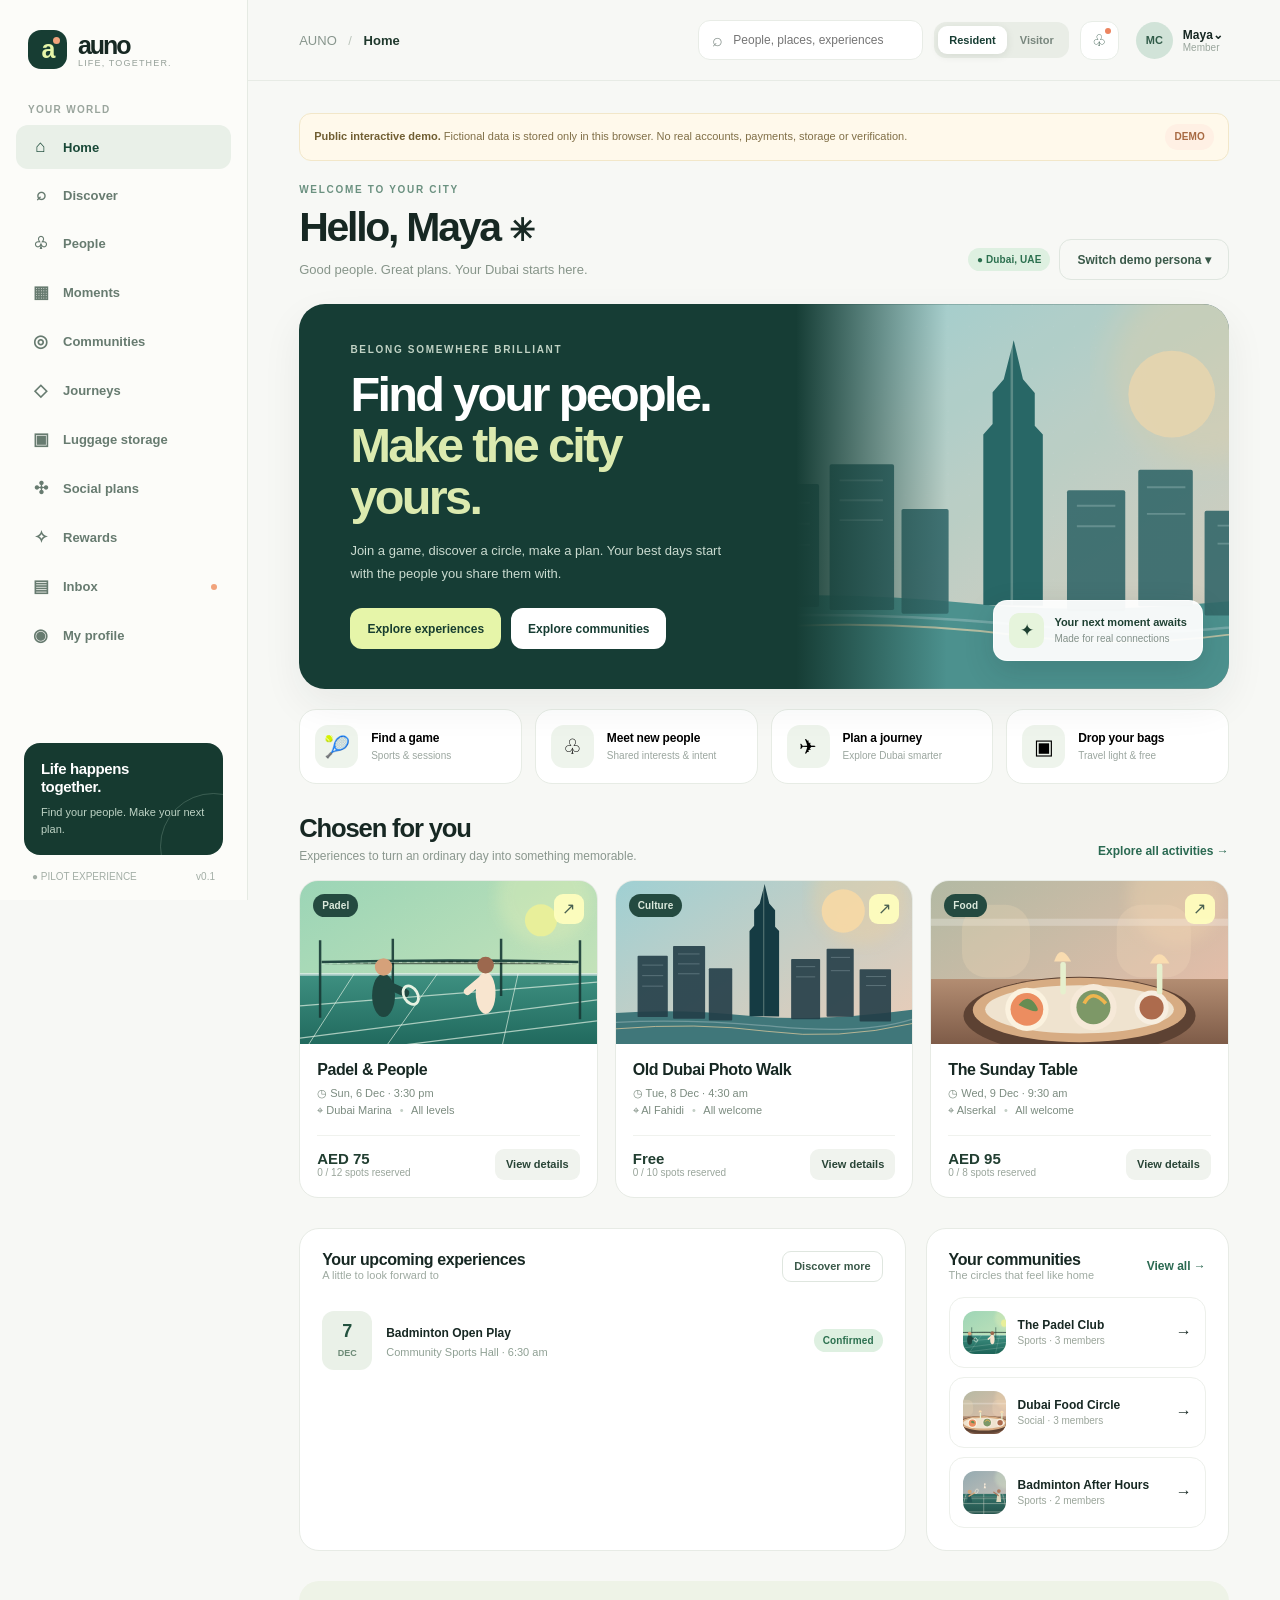
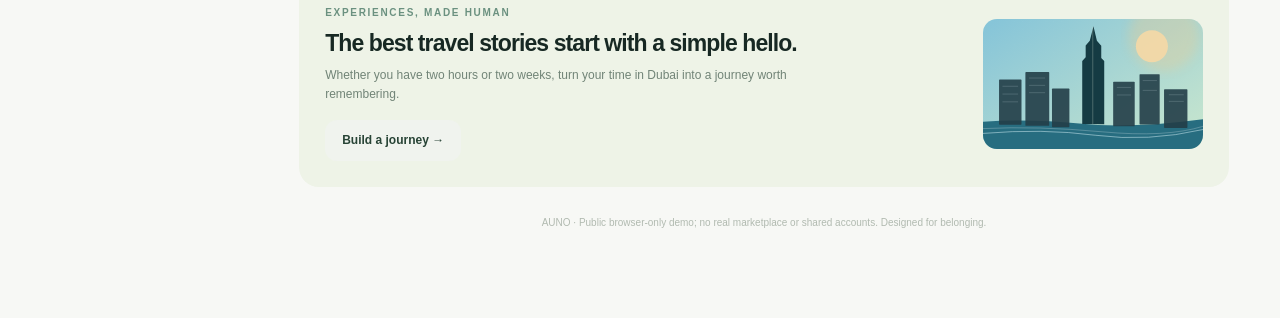
==== docs/index.html @ 14f7eb5d "Initial commit" ====
<!doctype html>
<html lang="en">
<head>
  <meta charset="utf-8"/>
  <meta name="viewport" content="width=device-width, initial-scale=1"/>
  <meta name="theme-color" content="#f7f8f5"/>
  <meta name="description" content="AUNO — your city, your people, your next experience. Interactive community and city companion pilot."/>
  <title>AUNO · Your city, your people.</title>
  <link rel="icon" href="favicon.svg" type="image/svg+xml"/>
  <link rel="stylesheet" href="styles.css"/>
</head>
<body>
  <div id="app" role="application" aria-label="AUNO interactive demo">
    <div class="boot-screen"><div class="boot-mark">a<span>•</span></div><p>Finding your people…</p></div>
  </div>
  <div id="toast-root" aria-live="polite"></div>
  <script src="demo-api.js" defer></script>
  <script src="app.js" defer></script>
</body>
</html>
---- docs/styles.css ----
:root{--paper:#f7f8f5;--white:#fff;--ink:#172823;--muted:#7d8983;--line:#e7ebe5;--deep:#173d33;--deep2:#092b26;--mint:#e3efd8;--lime:#e6f5a9;--peach:#f1a37c;--red:#b45344;--shadow:0 16px 40px rgba(27,52,40,.065);--radius:21px;--r2:14px;--sidebar:248px;font-family:Inter,ui-sans-serif,-apple-system,BlinkMacSystemFont,"Segoe UI",sans-serif;color:var(--ink);background:var(--paper)}*{box-sizing:border-box}body{margin:0;min-width:320px}button,input,select,textarea{font:inherit}button{cursor:pointer}a{color:inherit;text-decoration:none}button:disabled{opacity:.48;cursor:not-allowed}button:focus-visible,a:focus-visible,input:focus-visible,textarea:focus-visible,select:focus-visible{outline:3px solid #9ed8aa;outline-offset:2px}h1,h2,h3,p{margin:0}h1{font-size:clamp(30px,3.2vw,46px);line-height:1.09;letter-spacing:-.055em;font-weight:740}h2{font-size:clamp(21px,2vw,28px);line-height:1.14;letter-spacing:-.045em}h3{font-size:17px;letter-spacing:-.025em}.app-shell{display:grid;grid-template-columns:var(--sidebar) minmax(0,1fr);min-height:100vh}.sidebar{position:sticky;top:0;height:100vh;display:flex;flex-direction:column;border-right:1px solid #e5eae3;background:#fcfcf9;padding:28px 16px 18px;z-index:12;overflow-y:auto}.brand{display:flex;align-items:center;gap:11px;padding:2px 12px 23px}.brand-symbol{width:39px;height:39px;border-radius:13px;background:var(--deep);color:var(--lime);display:grid;place-items:center;font-size:25px;font-weight:800;line-height:1;letter-spacing:-.08em;position:relative}.brand-symbol:after{content:"";width:7px;height:7px;background:var(--peach);border-radius:50%;position:absolute;right:7px;top:7px}.brand-name{font-size:25px;letter-spacing:-.082em;font-weight:790}.brand-sub{font-size:9px;letter-spacing:.13em;text-transform:uppercase;color:#96a19a;margin-top:-2px}.side-label{color:#9aa59d;font-size:10px;letter-spacing:.13em;font-weight:800;text-transform:uppercase;margin:12px 12px 10px}.side-nav{display:flex;flex-direction:column;gap:4px}.nav-item{display:flex;align-items:center;gap:12px;width:100%;padding:12px 14px;color:#677b70;border:0;background:transparent;border-radius:12px;font-size:13px;font-weight:600;text-align:left;transition:.2s}.nav-item .symbol{font-size:17px;width:21px;text-align:center}.nav-item.active{background:#e9f0e8;color:#194837;font-weight:780}.nav-item:hover{background:#f0f3ef;color:#193e32}.nav-item .nav-dot{background:var(--peach);height:6px;width:6px;border-radius:50%;margin-left:auto}.sidebar-bottom{margin-top:auto;padding:20px 8px 0}.sidebar-note{padding:17px;border-radius:16px;background:#163a30;color:#fff;position:relative;overflow:hidden}.sidebar-note:after{content:"";width:105px;height:105px;border:1px solid #739486;position:absolute;border-radius:50%;right:-44px;bottom:-45px;opacity:.4}.sidebar-note strong{display:block;font-size:15px;letter-spacing:-.025em;line-height:1.2;max-width:125px}.sidebar-note p{font-size:11px;color:#bdd2c4;margin-top:8px;line-height:1.55}.sidebar-foot{display:flex;justify-content:space-between;align-items:center;margin-top:16px;color:#a3aea6;font-size:10px;padding:0 8px}.main-shell{min-width:0}.topbar{height:81px;background:rgba(247,248,245,.95);display:flex;align-items:center;justify-content:space-between;padding:0 clamp(20px,4vw,58px);border-bottom:1px solid var(--line);gap:16px;position:sticky;top:0;z-index:10;backdrop-filter:blur(15px)}.top-left{display:flex;gap:14px;align-items:center;min-width:0}.breadcrumbs{font-size:13px;color:#88968d;white-space:nowrap}.breadcrumbs b{color:#20392d}.top-right{display:flex;align-items:center;gap:11px}.searchbox{display:flex;align-items:center;gap:8px;border:1px solid #e8ece6;border-radius:12px;padding:0 13px;height:40px;background:#fff;color:#89948f;min-width:225px}.searchbox input{border:0;background:transparent;outline:0;font-size:12px;color:#384b42;width:160px}.avatar{width:37px;height:37px;border-radius:50%;display:grid;place-items:center;font-size:11px;font-weight:750;background:#d1e3d8;color:#315c49;flex-shrink:0}.avatar.v2{background:#e9d8c9;color:#865e47}.avatar.v3{background:#dee3ef;color:#566480}.avatar.lg{height:53px;width:53px;font-size:16px}.persona{border:0;background:transparent;display:flex;align-items:center;gap:10px;text-align:left;color:var(--ink)}.persona strong{display:block;font-size:12px;white-space:nowrap}.persona small{display:block;font-size:10px;color:#9aa69d}.mode-toggle{display:flex;padding:4px;border-radius:12px;background:#e9ede6;gap:2px}.mode-toggle button{font-size:11px;padding:8px 11px;border-radius:9px;border:0;background:transparent;color:#78867d;font-weight:680}.mode-toggle button.active{background:white;color:var(--deep);box-shadow:0 2px 8px #1e302018}.icon-btn{height:39px;width:39px;display:grid;place-items:center;border:1px solid #e8ede7;background:#fff;border-radius:12px;font-size:16px;color:#36584a;position:relative}.notice-count{position:absolute;right:7px;top:6px;height:6px;width:6px;border-radius:50%;background:#ec845f}.content{width:min(1420px,100%);margin:0 auto;padding:32px clamp(20px,4vw,58px) 90px}.demo-strip{display:flex;justify-content:space-between;gap:12px;align-items:center;padding:10px 14px;background:#fff9eb;border:1px solid #f2e7c9;color:#806f47;border-radius:12px;font-size:11px;margin-bottom:23px;line-height:1.4}.demo-strip b{color:#705e32}.eyebrow{font-size:10px;letter-spacing:.17em;color:#6b9180;text-transform:uppercase;font-weight:830}.eyebrow.light{color:#c1d3c5}.page-head{display:flex;justify-content:space-between;align-items:end;gap:20px;margin-bottom:24px}.page-head .kicker{font-size:12px;color:#718579;margin-bottom:10px}.page-head p{color:#87958a;font-size:13px;margin-top:10px;max-width:560px;line-height:1.6}.page-actions{display:flex;align-items:center;gap:9px;flex-wrap:wrap}.btn{border:0;background:var(--deep);color:white;padding:11px 17px;min-height:41px;display:inline-flex;align-items:center;justify-content:center;gap:9px;border-radius:12px;font-size:12px;font-weight:760;transition:transform .15s,background .15s;white-space:nowrap}.btn:hover:not(:disabled){transform:translateY(-1px);background:#225845}.btn.secondary{background:#f0f3ee;color:#284436}.btn.secondary:hover{background:#e5ede3}.btn.light{background:#fff;color:var(--deep)}.btn.outline{background:transparent;color:#3a5949;border:1px solid #dfe6df}.btn.ghost{background:transparent;color:#375144}.btn.small{padding:7px 11px;min-height:31px;border-radius:9px;font-size:11px}.btn.full{width:100%}.btn.danger{background:#f7ece9;color:#a04b3e}.btn.brandlime{background:var(--lime);color:#183e30}.btn.brandlime:hover{background:#d4ec8c}.btn .arr{font-size:18px;font-weight:400}.pill{display:inline-flex;align-items:center;gap:5px;border-radius:99px;padding:6px 9px;font-size:10px;font-weight:750;letter-spacing:.01em;background:#eef2ed;color:#45604c}.pill.green{background:#def0e1;color:#2c704f}.pill.orange{background:#fff0e4;color:#a86a43}.pill.dark{background:#244a40;color:#dbe9dc}.pill.outline{background:#fff;border:1px solid var(--line);color:#73847b}.tiny-dot{width:6px;height:6px;border-radius:50%;background:#7fbd94}.section{margin-top:30px}.section-head{display:flex;align-items:end;justify-content:space-between;gap:15px;margin-bottom:17px}.section-head p{font-size:12px;color:#8a978e;margin-top:5px}.text-link{font-size:12px;color:#2a6951;font-weight:750;background:transparent;border:0;padding:5px 0}.text-link:hover{text-decoration:underline}.hero{min-height:342px;border-radius:26px;position:relative;overflow:hidden;background:#163d35;display:grid;grid-template-columns:minmax(0,1.07fr) minmax(300px,.93fr);box-shadow:var(--shadow);color:#fff}.hero-copy{padding:40px clamp(30px,4vw,56px);display:flex;flex-direction:column;align-items:flex-start;justify-content:center;z-index:1}.hero h1{font-size:clamp(36px,3.8vw,55px);max-width:570px;margin-top:14px;font-weight:740;line-height:1.05}.hero h1 em{font-style:normal;color:#dceaaf}.hero p{color:#cadbd0;font-size:13px;line-height:1.8;margin:16px 0 23px;max-width:400px}.hero-buttons{display:flex;gap:10px;flex-wrap:wrap}.hero-visual{position:relative;min-height:342px;overflow:hidden}.hero-visual img{height:100%;width:100%;object-fit:cover;display:block;position:absolute;inset:0;opacity:.92;mix-blend-mode:screen}.hero-visual:before{content:"";position:absolute;z-index:1;left:-1px;top:0;bottom:0;width:35%;background:linear-gradient(90deg,#163d35 0%,transparent)}.floating-note{position:absolute;z-index:2;bottom:28px;right:26px;display:flex;align-items:center;gap:10px;background:#fefefef2;border:1px solid #ffffffaa;box-shadow:0 10px 30px #112a2929;border-radius:14px;padding:12px 15px;color:#1e4032;max-width:250px}.floating-note .note-icon{width:35px;height:35px;background:#e6f4dc;border-radius:10px;display:grid;place-items:center;font-size:17px}.floating-note b{display:block;font-size:11px}.floating-note small{font-size:10px;color:#83918a}.quick-actions{display:grid;grid-template-columns:repeat(4,minmax(0,1fr));gap:13px;margin-top:20px}.quick-card{display:flex;align-items:center;gap:13px;text-align:left;border:1px solid #e7ece5;background:white;border-radius:17px;padding:15px;transition:all .2s;min-width:0}.quick-card:hover{box-shadow:var(--shadow);transform:translateY(-2px)}.quick-icon{height:43px;width:43px;flex-shrink:0;border-radius:13px;display:grid;place-items:center;font-size:21px;background:#eef4ec}.quick-card b{display:block;font-size:12px;letter-spacing:-.015em}.quick-card small{display:block;font-size:10px;color:#9ba69f;margin-top:4px;line-height:1.3}.cards-grid{display:grid;grid-template-columns:repeat(3,minmax(0,1fr));gap:17px}.event-card,.circle-card,.store-card,.reward-card,.plan-card{border-radius:19px;background:#fff;border:1px solid var(--line);overflow:hidden;transition:box-shadow .2s,transform .2s}.event-card:hover,.circle-card:hover,.store-card:hover,.plan-card:hover{box-shadow:0 15px 28px #254c3314;transform:translateY(-2px)}.card-art{height:163px;overflow:hidden;position:relative;background:#e2e5dd}.card-art img{width:100%;height:100%;object-fit:cover;display:block;transition:transform .35s}.event-card:hover .card-art img,.store-card:hover .card-art img{transform:scale(1.045)}.art-overlay{position:absolute;top:13px;left:13px}.art-save{position:absolute;right:13px;top:13px;background:#fffebeee;border:0;border-radius:9px;width:30px;height:30px;display:grid;place-items:center;color:#496051}.card-content{padding:17px}.event-card h3{font-size:16px;margin-bottom:6px}.meta{font-size:11px;color:#7c8c80;line-height:1.6}.meta i{font-style:normal;padding:0 5px;color:#c3cfc6}.card-footer{display:flex;justify-content:space-between;align-items:center;gap:10px;margin-top:15px;padding-top:13px;border-top:1px solid #f0f2ee}.price{font-size:15px;font-weight:800;color:#213e31}.price small{font-size:10px;color:#9ba49e;font-weight:500}.small-avatars{display:flex;padding-left:6px}.small-avatars i{display:grid;place-items:center;height:23px;width:23px;background:#dfe9dc;color:#35634c;border-radius:50%;font-size:8px;font-style:normal;font-weight:800;border:2px solid white;margin-left:-7px}.small-avatars i:nth-child(2){background:#f0d9cb;color:#8b5e48}.small-avatars i:nth-child(3){background:#dde4f3;color:#54658d}.member-count{font-size:10px;color:#99a59b}.split{display:grid;grid-template-columns:minmax(0,1.6fr) minmax(260px,.8fr);gap:20px}.panel{background:#fff;border:1px solid var(--line);border-radius:20px;padding:22px}.panel-head{display:flex;justify-content:space-between;align-items:center;gap:15px;margin-bottom:16px}.panel-head h3{font-size:16px}.panel-sub{font-size:11px;color:#9eaaa1}.my-next{display:flex;align-items:center;gap:14px;padding:13px 0;border-bottom:1px solid #eef1ec}.my-next:last-child{border:0}.my-next .date-block{background:#eaf1e8;padding:10px;text-align:center;min-width:50px;border-radius:12px}.date-block b{display:block;font-size:18px;color:#23523f}.date-block small{font-size:9px;font-weight:800;color:#6c8a76;text-transform:uppercase}.my-next strong{font-size:12px}.my-next p{font-size:11px;color:#8fa094;margin-top:5px}.circle-item{border:1px solid #edf0eb;border-radius:15px;padding:13px;display:flex;gap:12px;align-items:center;margin-bottom:9px}.circle-item:last-child{margin-bottom:0}.circle-mini{height:43px;width:43px;border-radius:12px;object-fit:cover}.circle-item b{font-size:12px;display:block}.circle-item small{font-size:10px;color:#9aa59a;margin-top:3px;display:block}.circle-item .right{margin-left:auto}.stat-grid{display:grid;grid-template-columns:repeat(4,minmax(0,1fr));gap:14px}.stat-card{background:#fff;border:1px solid var(--line);border-radius:18px;padding:21px}.stat-card .label{font-size:11px;color:#839486;font-weight:660}.stat-card .value{font-size:29px;font-weight:780;letter-spacing:-.06em;margin:8px 0}.stat-card .sub{font-size:10px;color:#95a297}.stat-card .glyph{font-size:21px;color:#4b7c62;float:right;opacity:.65}.toolbar{display:flex;justify-content:space-between;align-items:center;flex-wrap:wrap;gap:12px;margin-bottom:20px}.chipbar{display:flex;gap:8px;flex-wrap:wrap}.chip{border:1px solid #e6ebe4;border-radius:999px;background:#fff;color:#75857a;padding:9px 13px;font-size:11px;font-weight:700}.chip.active{background:#1c4b3b;border-color:#1c4b3b;color:white}.field{display:flex;flex-direction:column;gap:7px;min-width:0}.field label{font-size:11px;font-weight:740;color:#4e6656}.field input,.field select,.field textarea{border:1px solid #dee6dc;border-radius:11px;padding:11px 12px;background:#fff;color:#2b4535;font-size:12px;min-height:42px;width:100%;outline:0}.field textarea{min-height:91px;resize:vertical}.field input:focus,.field select:focus,.field textarea:focus{border-color:#88be99;box-shadow:0 0 0 3px #e5f2e5}.form-grid{display:grid;grid-template-columns:repeat(2,minmax(0,1fr));gap:15px}.form-grid.three{grid-template-columns:repeat(3,minmax(0,1fr))}.form-grid .span-all{grid-column:1/-1}.small-note{font-size:11px;line-height:1.6;color:#89998c}.muted{color:var(--muted)}.divider{height:1px;background:var(--line);margin:18px 0}.empty{background:#fff;border:1px dashed #d8e3d8;padding:34px;border-radius:20px;text-align:center;color:#8d9b90}.empty .emoji{font-size:31px;margin-bottom:13px}.empty b{display:block;color:#2b4638;margin-bottom:6px}.empty p{font-size:12px;line-height:1.6;margin-bottom:13px}.empty.compact{padding:22px}.story-banner{background:#eef3e7;border-radius:20px;padding:26px;display:flex;justify-content:space-between;align-items:center;gap:18px}.story-banner h3{font-size:23px;line-height:1.25;letter-spacing:-.04em;max-width:490px}.story-banner p{font-size:12px;color:#718477;margin-top:8px;max-width:510px;line-height:1.6}.story-banner img{height:130px;width:220px;object-fit:cover;border-radius:14px}.circle-card .card-art{height:135px}.circle-card .card-content h3{margin-bottom:6px}.circle-card .card-content p{font-size:11px;color:#839387;line-height:1.6;min-height:35px}.pill-row{display:flex;gap:7px;flex-wrap:wrap;margin:12px 0}.store-card .card-art{height:140px}.store-card .card-content h3{margin:0 0 4px}.store-card .card-content{padding:17px}.store-card .info-row{display:flex;justify-content:space-between;gap:8px;align-items:center;margin-top:13px}.rate{font-size:17px;font-weight:790}.rate small{font-size:10px;font-weight:500;color:#91a197}.reward-card{padding:21px}.reward-emoji{height:46px;width:46px;display:grid;place-items:center;background:#edf3e9;border-radius:15px;font-size:25px;margin-bottom:17px}.reward-card h3{font-size:17px;margin-bottom:8px}.reward-card p{font-size:11px;line-height:1.7;color:#819184;min-height:53px}.reward-card .card-footer{margin-top:11px}.timeline{position:relative;display:flex;flex-direction:column;gap:0}.timeline-item{display:grid;grid-template-columns:44px 1fr;gap:13px;position:relative;padding-bottom:15px}.timeline-item:before{content:"";position:absolute;left:18px;top:30px;bottom:0;width:1px;background:#dfe8dd}.timeline-item:last-child:before{display:none}.timeline-num{height:37px;width:37px;border-radius:11px;background:#e8f1e5;display:grid;place-items:center;font-size:17px;z-index:1}.timeline-body{padding:0 0 5px}.timeline-body strong{display:block;font-size:13px;margin:2px 0 4px}.timeline-body p{font-size:11px;color:#7f9184;line-height:1.65}.timeline-meta{display:flex;gap:10px;align-items:center;margin-top:8px;font-size:10px;color:#8d9e91}.journey-preview{background:#fff;border:1px solid var(--line);border-radius:20px;padding:22px}.journey-stage{background:#edf2e7;border:1px solid #dae6d7;border-radius:16px;padding:22px;margin-top:17px}.journey-stage .day-label{font-size:10px;text-transform:uppercase;letter-spacing:.13em;color:#4f7860;font-weight:850}.journey-day{padding:21px 0;border-bottom:1px solid #eaf0e8}.journey-day:last-child{border-bottom:0;padding-bottom:0}.journey-day h3{font-size:16px;margin-bottom:14px}.journey-stop{display:flex;gap:12px;padding:10px 0;align-items:center}.journey-stop>span{background:#f0f5eb;border-radius:12px;font-size:20px;height:42px;width:42px;display:grid;place-items:center;flex-shrink:0}.journey-stop b{font-size:12px}.journey-stop small{display:block;font-size:10px;color:#8c9c91;margin-top:4px}.plan-card{padding:20px}.plan-card h3{margin:12px 0 6px}.plan-card p{font-size:11px;line-height:1.7;color:#859386;min-height:45px}.plan-card .card-footer{margin-top:12px}.avatar-row{display:flex;align-items:center;gap:8px;margin:11px 0}.avatar-row .avatar{width:27px;height:27px;font-size:9px}.avatar-row small{font-size:10px;color:#829789}.table-wrap{overflow:auto;border-radius:16px;border:1px solid var(--line);background:#fff}.data-table{width:100%;border-collapse:collapse;text-align:left;min-width:630px}.data-table th{padding:15px 18px;background:#f7f9f5;color:#8a9a8e;font-size:10px;text-transform:uppercase;letter-spacing:.09em;font-weight:800}.data-table td{padding:16px 18px;border-top:1px solid #edf1eb;font-size:12px;color:#3b5645}.data-table td small{display:block;color:#99a69a;font-size:10px;margin-top:4px}.table-actions{display:flex;gap:6px}.workspace-welcome{background:#183d34;color:#fff;border-radius:21px;padding:27px;display:flex;align-items:center;justify-content:space-between;gap:20px;margin-bottom:23px;overflow:hidden;position:relative}.workspace-welcome:after{content:"";border:1px solid #ffffff22;position:absolute;width:280px;height:280px;border-radius:50%;right:-60px;top:-150px}.workspace-welcome h2{font-size:27px;margin-top:6px}.workspace-welcome p{font-size:12px;color:#c2d8ca;margin-top:7px;max-width:470px;line-height:1.6}.workspace-welcome .btn{position:relative;z-index:1}.notice-row{display:flex;gap:13px;align-items:start;padding:17px 0;border-bottom:1px solid #edf1eb}.notice-row:last-child{border:0}.notice-bullet{width:33px;height:33px;border-radius:11px;background:#eef5e9;display:grid;place-items:center;color:#347354;flex-shrink:0}.notice-row b{font-size:12px;font-weight:720}.notice-row p{font-size:10px;color:#9daa9c;margin-top:6px}.notice-row.unread b{color:#143b2d}.profile-hero{display:flex;align-items:center;gap:16px;padding:26px;background:white;border:1px solid var(--line);border-radius:21px}.profile-hero h2{margin:0 0 5px}.profile-hero p{font-size:12px;color:#829388}.progress-track{height:8px;background:#eaf0e9;border-radius:999px;overflow:hidden;margin-top:12px}.progress-fill{height:100%;background:#689f73;border-radius:999px}.level-track{display:flex;justify-content:space-between;color:#8c998d;font-size:10px;margin-top:6px}.leader-row{display:flex;align-items:center;gap:11px;padding:13px 0;border-bottom:1px solid #eef2ed}.leader-row:last-child{border:0}.leader-rank{width:24px;color:#82998b;font-size:12px;font-weight:800}.leader-row b{font-size:12px}.leader-row small{display:block;margin-top:4px;font-size:10px;color:#95a599}.leader-row .xp{margin-left:auto;font-size:12px;font-weight:800;color:#315e47}.quote{border-left:3px solid #b0ce9f;padding-left:13px;color:#71847a;font-size:12px;line-height:1.7}.modal-backdrop{position:fixed;inset:0;background:rgba(9,27,21,.55);display:flex;align-items:center;justify-content:center;z-index:99;padding:18px;backdrop-filter:blur(4px)}.modal{width:min(650px,100%);max-height:min(90vh,840px);overflow-y:auto;background:#fff;border-radius:23px;box-shadow:0 40px 100px #0004;position:relative}.modal.wide{width:min(780px,100%)}.modal-close{position:absolute;right:15px;top:15px;border:0;width:32px;height:32px;background:#fffdf5ee;border-radius:50%;font-size:16px;z-index:2}.modal-hero{height:230px;overflow:hidden;position:relative}.modal-hero img{width:100%;height:100%;object-fit:cover}.modal-body{padding:27px}.modal-body h2{font-size:27px;margin:10px 0 8px}.modal-body p{font-size:12px;color:#778a7d;line-height:1.8}.modal-info{display:grid;grid-template-columns:repeat(2,minmax(0,1fr));gap:10px;margin:21px 0}.modal-info div{background:#f4f7f2;border-radius:13px;padding:13px}.modal-info b{display:block;font-size:11px}.modal-info small{display:block;font-size:10px;color:#96a69a;margin-top:5px}.modal-actions{display:flex;gap:9px;justify-content:space-between;align-items:center;margin-top:19px;padding-top:18px;border-top:1px solid var(--line)}.modal-actions .btn{flex:1}.form-modal{padding:29px}.form-modal h2{margin:4px 0 8px}.form-modal>p{font-size:12px;color:#829587;line-height:1.7;margin-bottom:22px}.form-title{font-size:20px;margin-bottom:10px}.form-modal .form-grid{margin:13px 0 19px}.modal .subtle{font-size:10px;color:#a0afa2;margin-top:10px}.toast{position:fixed;bottom:25px;right:23px;background:#193f32;color:#fff;max-width:360px;min-width:240px;padding:15px 18px;border-radius:13px;box-shadow:0 16px 60px #08241b4d;z-index:150;animation:toast-in .22s ease;font-size:12px;line-height:1.55}.toast.error{background:#924738}.toast b{display:block;margin-bottom:3px;font-size:12px}.boot-screen{height:100vh;display:flex;align-items:center;justify-content:center;flex-direction:column;gap:16px}.boot-mark{width:58px;height:58px;border-radius:19px;background:var(--deep);color:var(--lime);font-weight:800;font-size:38px;display:grid;place-items:center;position:relative}.boot-mark span{position:absolute;right:8px;top:7px;font-size:18px;color:var(--peach)}.boot-screen p{font-size:12px;color:#83968b}.loading-state{display:grid;place-items:center;min-height:50vh}.spinner{width:29px;height:29px;border:3px solid #e2ebe2;border-top-color:#31664d;border-radius:50%;animation:spin .7s linear infinite}.mobile-nav{display:none}.mobile-menu-toggle{display:none}.notice-card{padding:13px 15px;border-radius:12px;background:#fff7ed;color:#916844;font-size:11px;line-height:1.6;border:1px solid #f3e7d7}.legend{display:inline-flex;align-items:center;gap:7px;font-size:11px;color:#829186}.legend:before{content:"";height:7px;width:7px;background:#82b99b;border-radius:50%}.boldnumber{font-size:32px;font-weight:800;letter-spacing:-.065em}.mini-stat{display:flex;gap:10px;align-items:center}.mini-stat .mini-icon{background:#e6f1e2;height:38px;width:38px;border-radius:11px;display:grid;place-items:center}.mini-stat strong{font-size:13px}.mini-stat small{display:block;font-size:10px;color:#94a397;margin-top:3px}.profile-pill{display:inline-flex;align-items:center;gap:6px;font-size:10px;font-weight:750;background:#e6f1e7;color:#397352;border-radius:99px;padding:6px 10px}.hero-small{min-height:170px;border-radius:20px;background:#183f37;color:#fff;display:flex;align-items:center;justify-content:space-between;padding:26px;gap:20px;overflow:hidden}.hero-small h2{color:#fff;font-size:26px;margin:8px 0}.hero-small p{max-width:440px;color:#c6d8cd;font-size:12px;line-height:1.6}.hero-small img{width:280px;height:155px;object-fit:cover;border-radius:13px}.tabs{display:flex;gap:6px;padding:4px;background:#eef2ed;border-radius:12px;width:max-content}.tabs button{border:0;border-radius:9px;padding:10px 14px;font-size:11px;font-weight:760;color:#7a8b7c;background:transparent}.tabs button.active{background:white;color:#1a4334;box-shadow:0 3px 8px #0000000a}.member-row{display:flex;gap:11px;align-items:center;padding:12px 0;border-bottom:1px solid #eff1ee}.member-row:last-child{border:0}.member-row b{font-size:12px}.member-row small{color:#a2ada5;font-size:10px;display:block;margin-top:5px}.member-row .btn{margin-left:auto}.counter{display:flex;align-items:center;gap:10px}.counter button{height:34px;width:34px;border-radius:9px;border:1px solid #dae7d9;background:#f6f9f4;color:#2b6d4f;font-size:19px}.counter b{min-width:20px;text-align:center}.chips-check{display:flex;flex-wrap:wrap;gap:8px}.chips-check label{cursor:pointer;border:1px solid #e0e9df;border-radius:99px;padding:8px 12px;font-size:11px;color:#617668;background:#fff}.chips-check input{accent-color:#356a52;margin-right:5px}.footer-line{font-size:10px;color:#b1bab0;text-align:center;padding-top:30px}.code-pill{background:#edf5e6;border:1px dashed #8fb99a;color:#276345;font-size:14px;letter-spacing:.12em;border-radius:9px;padding:9px 12px;font-weight:800;display:inline-block}.flex{display:flex}.gap8{gap:8px}.gap12{gap:12px}.align-center{align-items:center}.justify-between{justify-content:space-between}.mt10{margin-top:10px}.mt16{margin-top:16px}.mt20{margin-top:20px}.mb8{margin-bottom:8px}.mb16{margin-bottom:16px}.full-width{width:100%}.center{text-align:center}.hide{display:none!important}@keyframes spin{to{transform:rotate(360deg)}}@keyframes toast-in{from{transform:translateY(15px);opacity:0}to{transform:translateY(0);opacity:1}}
@media(max-width:1250px){:root{--sidebar:210px}.content{padding-left:30px;padding-right:30px}.topbar{padding:0 30px}.cards-grid{gap:12px}.quick-actions{grid-template-columns:repeat(2,1fr)}.hero{grid-template-columns:1.1fr .9fr}.hero-copy{padding:33px}.hero h1{font-size:43px}.searchbox{min-width:190px}}
@media(max-width:980px){:root{--sidebar:0px}.app-shell{grid-template-columns:1fr}.sidebar{display:none}.content{padding:26px 25px 92px}.topbar{padding:0 25px}.mobile-nav{display:flex;position:fixed;bottom:0;left:0;right:0;background:#fffefa;border-top:1px solid #e4ebe3;height:68px;z-index:20;justify-content:space-around;box-shadow:0 -4px 22px #1533240a}.mobile-nav button{border:0;background:transparent;color:#899b8c;display:flex;flex-direction:column;align-items:center;gap:3px;justify-content:center;min-width:55px;font-size:9px;font-weight:700}.mobile-nav button.active{color:#246549}.mobile-nav button span{font-size:20px}.split{grid-template-columns:1fr 1fr}.searchbox{min-width:0}.searchbox input{width:120px}}
@media(max-width:700px){h1{font-size:34px}.topbar{height:66px;padding:0 16px}.breadcrumbs{font-size:11px}.searchbox,.persona small,.mode-toggle{display:none}.top-right{gap:5px}.persona strong{font-size:11px}.persona{gap:6px}.top-left{gap:6px}.content{padding:20px 16px 90px}.demo-strip{font-size:10px}.hero{grid-template-columns:1fr;min-height:480px}.hero-copy{padding:28px 25px;justify-content:flex-start;min-height:330px}.hero h1{font-size:42px}.hero p{font-size:12px;margin:12px 0 18px}.hero-visual{height:160px;min-height:160px}.hero-visual:before{width:100%;height:90px;top:-1px;background:linear-gradient(#163d35,transparent)}.floating-note{bottom:14px;right:15px;padding:8px}.cards-grid{grid-template-columns:1fr;gap:13px}.quick-actions{grid-template-columns:repeat(2,minmax(0,1fr));gap:9px}.quick-card{padding:11px;gap:9px}.quick-icon{height:36px;width:36px;font-size:17px}.quick-card b{font-size:10px}.quick-card small{font-size:9px}.split{grid-template-columns:1fr}.stat-grid{grid-template-columns:repeat(2,1fr)}.page-head{align-items:flex-start;flex-direction:column}.page-actions{width:100%}.page-actions .btn{flex:1}.form-grid,.form-grid.three{grid-template-columns:1fr}.story-banner{flex-direction:column;align-items:flex-start}.story-banner img{width:100%;height:130px}.modal-backdrop{align-items:flex-end;padding:0}.modal{width:100%;max-height:93vh;border-radius:24px 24px 0 0}.modal-body,.form-modal{padding:22px}.modal-hero{height:170px}.modal-info{grid-template-columns:1fr 1fr}.modal-actions{flex-wrap:wrap}.modal-actions .btn{flex:1 1 45%}.hero-small img{display:none}.workspace-welcome{flex-direction:column;align-items:start}.toolbar{align-items:flex-start}.profile-hero{flex-wrap:wrap}.footer-line{padding-bottom:14px}}
.person-card{background:#fff;border:1px solid var(--line);border-radius:18px;padding:19px;transition:.2s}.person-card:hover{transform:translateY(-2px);box-shadow:var(--shadow)}.person-head{display:flex;gap:13px;align-items:center}.person-head h3{margin-bottom:3px}.person-card>.small-note{min-height:35px}.moment-post{background:#fff;border:1px solid var(--line);border-radius:18px;padding:22px;margin-top:15px}.moment-author{display:flex;align-items:center;gap:10px}.moment-author b{font-size:12px}.moment-author small{display:block;font-size:10px;color:#97a79a;margin-top:4px}.moment-post>p{font-size:13px;color:#425e4c;line-height:1.8;margin:19px 0}.moment-place{background:#eef4e9;border-radius:10px;padding:12px;font-size:11px;color:#4d6d55;font-weight:680}.moment-place span{color:#aebfb0;padding:0 6px}.moment-actions{display:flex;gap:12px;margin-top:16px;padding-top:13px;border-top:1px solid #edf1ec;flex-wrap:wrap}.moment-actions button{background:transparent;border:0;color:#8b9b8d;font-size:11px;font-weight:700;padding:5px 0}.moment-actions button.liked{color:#bd7663}.moment-actions button:hover{color:#2a6347}
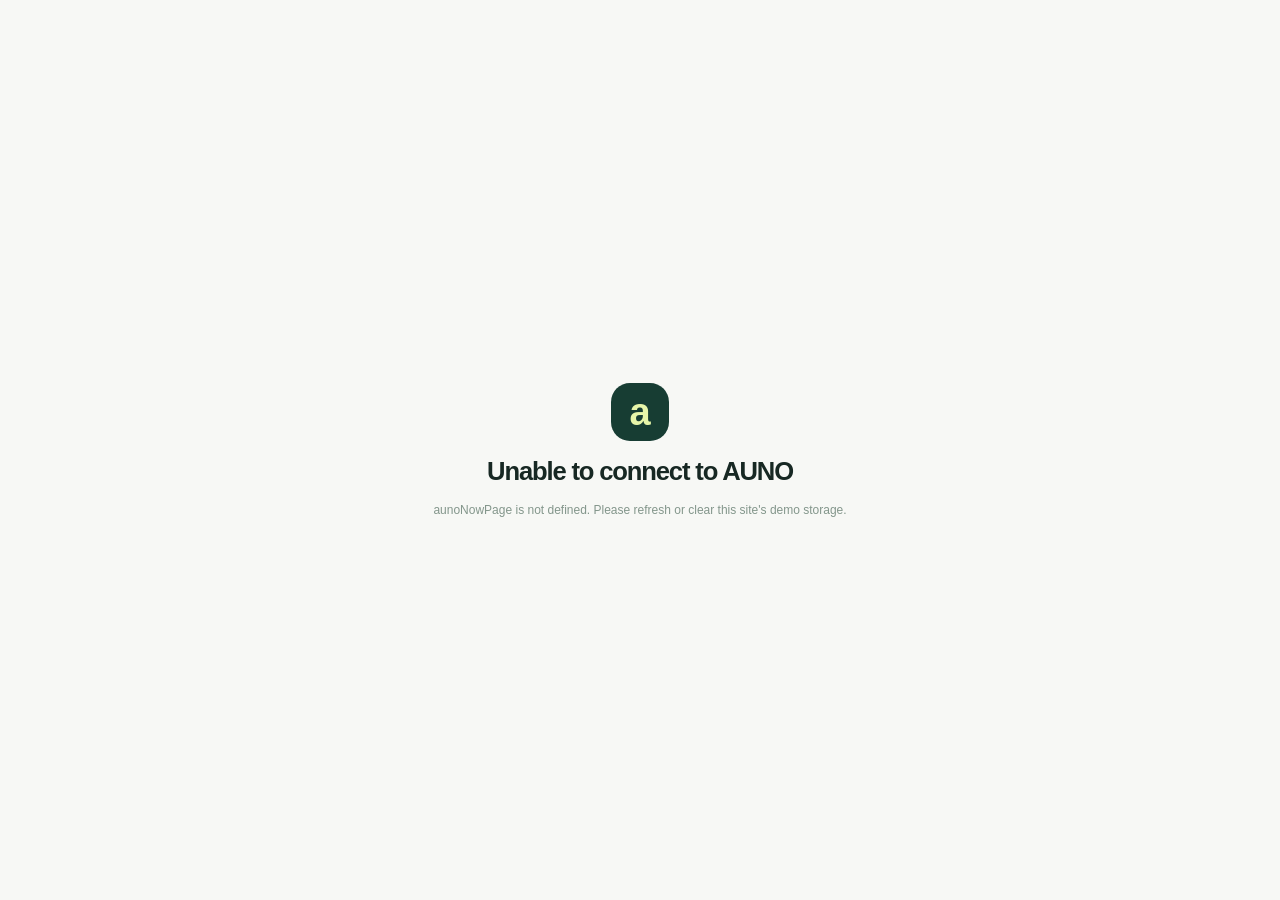
==== commit 865a9020: "UI and UX Enhancements" ====
--- a/docs/index.html
+++ b/docs/index.html
@@ -6,8 +6,12 @@
   <meta name="theme-color" content="#f7f8f5"/>
   <meta name="description" content="AUNO — your city, your people, your next experience. Interactive community and city companion pilot."/>
   <title>AUNO · Your city, your people.</title>
+  <meta name="color-scheme" content="light dark"/>
   <link rel="icon" href="favicon.svg" type="image/svg+xml"/>
+  <script src="theme.js"></script>
   <link rel="stylesheet" href="styles.css"/>
+  <link rel="stylesheet" href="suite.css"/>
+  <link rel="manifest" href="manifest.webmanifest"/>
 </head>
 <body>
   <div id="app" role="application" aria-label="AUNO interactive demo">
@@ -15,6 +19,9 @@
   </div>
   <div id="toast-root" aria-live="polite"></div>
   <script src="demo-api.js" defer></script>
+  <script src="insights.js" defer></script>
+  <script src="suite.js" defer></script>
   <script src="app.js" defer></script>
+  <script>if ('serviceWorker' in navigator && location.protocol === 'https:') navigator.serviceWorker.register('./sw.js').catch(()=>{});</script>
 </body>
 </html>
--- a/docs/suite.css
+++ b/docs/suite.css
@@ -0,0 +1,5 @@
+/* AUNO 3.0 — The Experience Constellation. Token-aware light/dark premium surfaces. */
+.auno-kicker{text-transform:uppercase;font-size:10px;letter-spacing:.18em;font-weight:850;color:#b8deab}.auno-feature-hero{border:1px solid #285546;background:radial-gradient(circle at 100% 5%,#3e765b 0,transparent 36%),linear-gradient(125deg,#163d33 0%,#0e2e29 100%);border-radius:23px;color:#fff;padding:clamp(22px,4vw,42px);display:flex;gap:24px;align-items:center;justify-content:space-between;min-height:220px;box-shadow:var(--shadow)}.auno-feature-hero h2{font-size:clamp(26px,3.5vw,43px);letter-spacing:-.055em;line-height:1.08;margin:11px 0 13px;color:#fff;max-width:600px}.auno-feature-hero p{font-size:13px;line-height:1.75;color:#c5dacb;max-width:590px}.auno-feature-actions{flex-shrink:0}.auno-feature-actions .btn{min-height:43px}.auno-brand-statement{margin:20px 0 4px;padding:21px 23px;border:1px solid var(--line);background:var(--white);display:flex;align-items:center;gap:19px;border-radius:18px}.auno-brand-statement b{display:block;letter-spacing:-.02em;font-size:15px}.auno-brand-statement p{color:var(--muted);font-size:12px;margin-top:5px}.auno-brand-statement .auno-pill{margin-left:auto}.auno-monogram{width:50px;height:50px;display:grid;place-items:center;position:relative;background:#163d33;color:#d3f6a3;border-radius:15px;font-size:32px;font-weight:850;letter-spacing:-.09em;flex-shrink:0}.auno-monogram span{color:#efa47f;position:absolute;right:8px;top:3px;font-size:12px}.auno-feature-grid{display:grid;grid-template-columns:repeat(3,minmax(0,1fr));gap:16px;margin:20px 0 28px}.auno-feature-tile,.auno-community-card,.auno-place-card{background:var(--white);border:1px solid var(--line);border-radius:20px;padding:24px;display:flex;flex-direction:column;min-width:0;box-shadow:0 4px 20px #001b1007;transition:transform .18s,box-shadow .18s}.auno-feature-tile:hover,.auno-community-card:hover,.auno-place-card:hover{transform:translateY(-2px);box-shadow:var(--shadow)}.auno-feature-tile h3,.auno-community-card h3,.auno-place-card h3{font-size:19px;line-height:1.18;letter-spacing:-.035em;margin:12px 0 10px;color:var(--ink)}.auno-feature-tile p,.auno-community-card p,.auno-place-card p{font-size:12px;line-height:1.7;color:var(--muted);margin-bottom:20px;flex:1}.auno-tile-no{display:flex;align-items:center;justify-content:space-between;font-weight:800;font-size:10px;color:var(--muted);letter-spacing:.1em}.auno-tile-no span{width:42px;height:42px;border-radius:12px;background:var(--mint);display:grid;place-items:center;color:var(--deep);font-size:22px;font-weight:650}.auno-pill{display:inline-flex;align-items:center;gap:6px;border-radius:999px;border:1px solid var(--line);background:var(--paper);color:var(--muted);font-size:10px;font-weight:700;padding:6px 10px;white-space:nowrap}.auno-context-note{background:var(--surface-soft,#edf2ec);border-left:3px solid var(--accent,#8cbb86);border-radius:12px;padding:15px 18px;color:var(--muted);font-size:11px;line-height:1.7;margin:16px 0 24px}.auno-stats-inline{display:grid;grid-template-columns:repeat(4,minmax(0,1fr));gap:13px;margin:18px 0 28px}.auno-mini-stat{background:var(--white);border:1px solid var(--line);padding:19px;border-radius:16px;display:flex;flex-direction:column;gap:6px}.auno-mini-stat strong{font-size:27px;line-height:1.1;letter-spacing:-.05em;color:var(--ink)}.auno-mini-stat span{font-size:11px;color:var(--muted)}.auno-section-head{margin:28px 0 15px;display:flex;align-items:end;justify-content:space-between;gap:14px;flex-wrap:wrap}.auno-section-head h2{font-size:22px}.auno-section-head p{font-size:12px;line-height:1.5;color:var(--muted);margin-top:6px}.auno-filter-set,.auno-tagline{display:flex;flex-wrap:wrap;gap:7px}.auno-filter{background:var(--white);border:1px solid var(--line);border-radius:999px;font-size:11px;color:var(--muted);padding:9px 13px;font-weight:700;cursor:pointer}.auno-filter.selected{background:var(--deep);color:var(--paper);border-color:var(--deep)}html[data-theme="dark"] .auno-filter.selected{color:#062b1e;background:#c8e7a5}.auno-community-top{display:flex;justify-content:space-between;align-items:center;gap:10px}.auno-round-icon{width:50px;height:50px;border-radius:17px;background:var(--mint);color:var(--deep);display:grid;place-items:center;font-size:25px}.auno-meta-line{font-size:11px;line-height:1.6;color:var(--muted);margin:3px 0}.auno-card-actions{display:flex;gap:8px;align-items:center;flex-wrap:wrap;margin-top:19px}.auno-community-card .auno-card-actions,.auno-place-card .auno-card-actions{margin-top:auto;padding-top:17px}.auno-card-actions .btn{white-space:normal}.auno-tagline{margin:13px 0 0}.auno-tagline span{background:var(--mint);color:var(--deep);font-size:10px;font-weight:720;padding:6px 8px;border-radius:8px}.auno-passport-banner{margin-top:20px;padding:31px;background:linear-gradient(130deg,#122b26,#285a45);color:#fff;border-radius:21px;display:flex;gap:20px;align-items:center}.auno-passport-banner h2{font-size:27px;color:#fff;margin:9px 0 6px}.auno-passport-banner p{font-size:12px;color:#c4dcc7;line-height:1.6}.auno-passport-badge{height:69px;width:69px;border:2px solid #b5dc92;border-radius:50%;display:grid;place-items:center;font-size:37px;color:#d3f1a8;flex-shrink:0}.auno-progress-ring{margin-left:auto;--p:0%;background:conic-gradient(#d1f29b var(--p),#4a685b var(--p));width:80px;height:80px;border-radius:50%;display:grid;place-items:center;flex-shrink:0}.auno-progress-ring span{background:#173d33;border-radius:50%;height:66px;width:66px;display:grid;place-items:center;color:#f6fff2;font-weight:820;font-size:15px}.auno-stamp-grid{display:grid;grid-template-columns:repeat(4,minmax(0,1fr));gap:14px}.auno-stamp{background:var(--white);border:1px solid var(--line);border-radius:16px;padding:22px 15px;text-align:center;min-width:0}.auno-stamp-icon{width:56px;height:56px;background:var(--mint);border-radius:50%;color:var(--deep);display:grid;place-items:center;font-size:30px;margin:0 auto 12px}.auno-stamp.locked .auno-stamp-icon{background:var(--paper);color:var(--muted);border:1px dashed var(--line)}.auno-stamp.locked{opacity:.75}.auno-stamp b{display:block;font-size:12px;margin:9px 0}.auno-stamp p{font-size:11px;color:var(--muted);line-height:1.55;min-height:45px}.auno-stamp small{display:block;margin-top:10px;color:var(--muted);font-size:9px}.auno-quote{border-left:2px solid #88b996;margin:0 0 15px;padding:3px 0 3px 12px;font-size:12px;line-height:1.6;color:var(--ink);font-style:italic}.auno-byline{margin-top:10px;font-size:10px;color:var(--muted)}.auno-subsection{margin:29px 0;border-top:1px solid var(--line);padding-top:6px}.auno-form{padding:23px;background:var(--white);border:1px solid var(--line);border-radius:18px;margin:14px 0}.auno-form-grid{display:grid;grid-template-columns:repeat(2,minmax(0,1fr));gap:16px}.auno-form-grid label{display:flex;flex-direction:column;gap:8px;color:var(--ink);font-size:11px;font-weight:780}.auno-form-grid label.wide{grid-column:1/-1}.auno-form input:not([type=checkbox]),.auno-form select,.auno-form textarea{width:100%;background:var(--paper);border:1px solid var(--line);color:var(--ink);border-radius:11px;padding:12px;font-size:13px;font-weight:450;min-height:44px}.auno-form textarea{min-height:110px;resize:vertical}.auno-form input:focus-visible,.auno-form textarea:focus-visible,.auno-form select:focus-visible{outline:3px solid var(--focus,#a2d5a5);outline-offset:1px}.auno-form-grid label.auno-check-inline{flex-direction:row;align-items:center;gap:10px;font-weight:550}.auno-form-grid label.auno-check-inline input{height:18px;width:18px;accent-color:var(--deep)}.auno-fine{font-size:10px;color:var(--muted);line-height:1.6}.auno-submissions{margin:15px 0;padding:18px;border:1px solid var(--line);background:var(--white);border-radius:15px}.auno-submissions p{margin:12px 0;color:var(--muted);font-size:12px}.auno-home-overview{margin:18px 0;padding:25px;background:var(--white);border:1px solid var(--line);border-radius:18px;display:grid;grid-template-columns:minmax(0,1fr) 30%;align-items:center;gap:25px}.auno-home-overview h2{font-size:22px}.auno-home-overview p{margin-top:7px;color:var(--muted);font-size:12px}.auno-progress-track,.auno-meter{height:11px;background:var(--line);border-radius:99px;overflow:hidden}.auno-progress-track span,.auno-meter span{background:linear-gradient(90deg,#83b997,#d1ec94);height:100%;display:block;border-radius:inherit;transition:width .2s}.auno-check-sections{display:grid;grid-template-columns:repeat(2,minmax(0,1fr));gap:16px}.auno-check-panel{border:1px solid var(--line);border-radius:17px;background:var(--white);padding:20px}.auno-check-panel h3{font-size:15px;margin-bottom:11px}.auno-check{display:flex;gap:12px;align-items:flex-start;padding:13px 0;border-bottom:1px solid var(--line);cursor:pointer}.auno-check:last-child{border-bottom:0}.auno-check input{height:18px;width:18px;accent-color:var(--deep);flex-shrink:0;margin-top:2px}.auno-check span{display:grid;gap:6px}.auno-check b{font-size:12px;font-weight:740;line-height:1.3}.auno-check small{color:var(--muted);font-size:11px;line-height:1.5}.auno-check:has(input:checked) b{color:var(--muted);text-decoration:line-through}.auno-resource-panel{margin-top:20px;padding:25px;border-radius:19px;background:var(--mint);color:var(--ink)}.auno-resource-panel h2{font-size:19px}.auno-resource-panel p{font-size:12px;line-height:1.7;color:var(--muted);margin-top:9px}.auno-resource-links{display:flex;gap:10px;flex-wrap:wrap;margin-top:15px}.auno-resource-links a{border:1px solid var(--line);background:var(--white);padding:10px 13px;border-radius:10px;font-size:11px;font-weight:750;color:var(--deep)}.auno-trip-detail{margin:23px 0;border-radius:20px;background:var(--white);border:1px solid var(--line);padding:25px}.auno-day{padding:17px 0;border-top:1px solid var(--line);display:grid;grid-template-columns:115px minmax(0,1fr);gap:16px}.auno-day-label b{display:block;font-size:15px;color:var(--ink)}.auno-day-label span{font-size:11px;color:var(--muted)}.auno-day-stops{display:grid;gap:9px}.auno-stop{display:flex;align-items:center;gap:12px;padding:12px;border-radius:13px;background:var(--paper)}.auno-stop-time{width:44px;flex-shrink:0;color:var(--muted);font-size:12px;font-weight:750}.auno-stop-icon{height:35px;width:35px;border-radius:10px;display:grid;place-items:center;background:var(--mint);color:var(--deep);font-size:18px;flex-shrink:0}.auno-stop div{flex:1;min-width:0}.auno-stop b{font-size:12px;display:block}.auno-stop small{font-size:10px;color:var(--muted);display:block;margin-top:4px;line-height:1.45}.auno-icon-action{border:1px solid var(--line);color:var(--muted);font-size:18px;border-radius:8px;background:var(--white);width:28px;height:28px}.auno-empty{border:1px dashed var(--line);padding:42px;text-align:center;border-radius:18px;margin:22px 0;background:var(--white)}.auno-empty span{font-size:30px;display:block;color:var(--deep);margin-bottom:10px}.auno-empty h3{font-size:18px}.auno-empty p{font-size:12px;color:var(--muted);margin-top:10px}.auno-table-wrap{overflow:auto;background:var(--white);border:1px solid var(--line);border-radius:16px}.auno-table{border-collapse:collapse;width:100%;font-size:12px}.auno-table th,.auno-table td{text-align:left;padding:14px 16px;border-bottom:1px solid var(--line)}.auno-table th{color:var(--muted);font-size:10px;letter-spacing:.07em;text-transform:uppercase;background:var(--paper)}.auno-table td b{font-size:12px;display:block}.auno-table td small{color:var(--muted);display:block;margin-top:4px}.auno-meter{min-width:100px;height:7px}.auno-template-list{margin:16px 0}.auno-template{display:flex;align-items:center;gap:9px;padding:15px;border-bottom:1px solid var(--line);background:var(--white)}.auno-template:first-child{border-radius:13px 13px 0 0}.auno-template:last-child{border-radius:0 0 13px 13px}.auno-template div:first-child{flex:1;min-width:0}.auno-template b{display:block;font-size:12px}.auno-template small{color:var(--muted);font-size:11px;margin-top:5px;display:block}
+html[data-theme="dark"] .auno-feature-hero{border-color:#49745a}html[data-theme="dark"] .auno-round-icon,html[data-theme="dark"] .auno-tile-no span,html[data-theme="dark"] .auno-stop-icon{color:#cbeaaf}html[data-theme="dark"] .auno-resource-panel{background:#1e4030}html[data-theme="dark"] .auno-resource-links a,html[data-theme="dark"] .auno-tagline span{color:#d8f0c9}html[data-theme="dark"] .auno-form input:not([type=checkbox]),html[data-theme="dark"] .auno-form select,html[data-theme="dark"] .auno-form textarea{background:var(--paper);color:var(--ink)}html[data-theme="dark"] .auno-check input,html[data-theme="dark"] .auno-check-inline input{accent-color:#b9e596}
+@media(max-width:1100px){.auno-feature-grid{grid-template-columns:repeat(2,minmax(0,1fr))}.auno-stamp-grid{grid-template-columns:repeat(3,minmax(0,1fr))}.auno-feature-hero{flex-direction:column;align-items:flex-start}.auno-stats-inline{grid-template-columns:repeat(2,minmax(0,1fr))}}
+@media(max-width:700px){.auno-feature-grid,.auno-check-sections,.auno-form-grid{grid-template-columns:1fr}.auno-form-grid label.wide{grid-column:auto}.auno-stamp-grid{grid-template-columns:repeat(2,minmax(0,1fr));gap:9px}.auno-stamp{padding:16px 10px}.auno-passport-banner{padding:21px;flex-wrap:wrap}.auno-progress-ring{margin-left:0}.auno-day{grid-template-columns:1fr;gap:9px}.auno-feature-hero{min-height:0;padding:25px}.auno-feature-hero h2{font-size:31px}.auno-home-overview{grid-template-columns:1fr}.auno-brand-statement{flex-wrap:wrap}.auno-brand-statement .auno-pill{margin-left:0}.auno-stats-inline{gap:9px}.auno-mini-stat{padding:15px}.auno-trip-detail{padding:15px}.auno-filter-set{width:100%}.auno-stop{gap:8px}.auno-stop-time{width:39px}.auno-stamp-grid .auno-stamp p{min-height:60px}.auno-form{padding:17px}.auno-template{flex-wrap:wrap}.auno-template div:first-child{flex-basis:100%}}
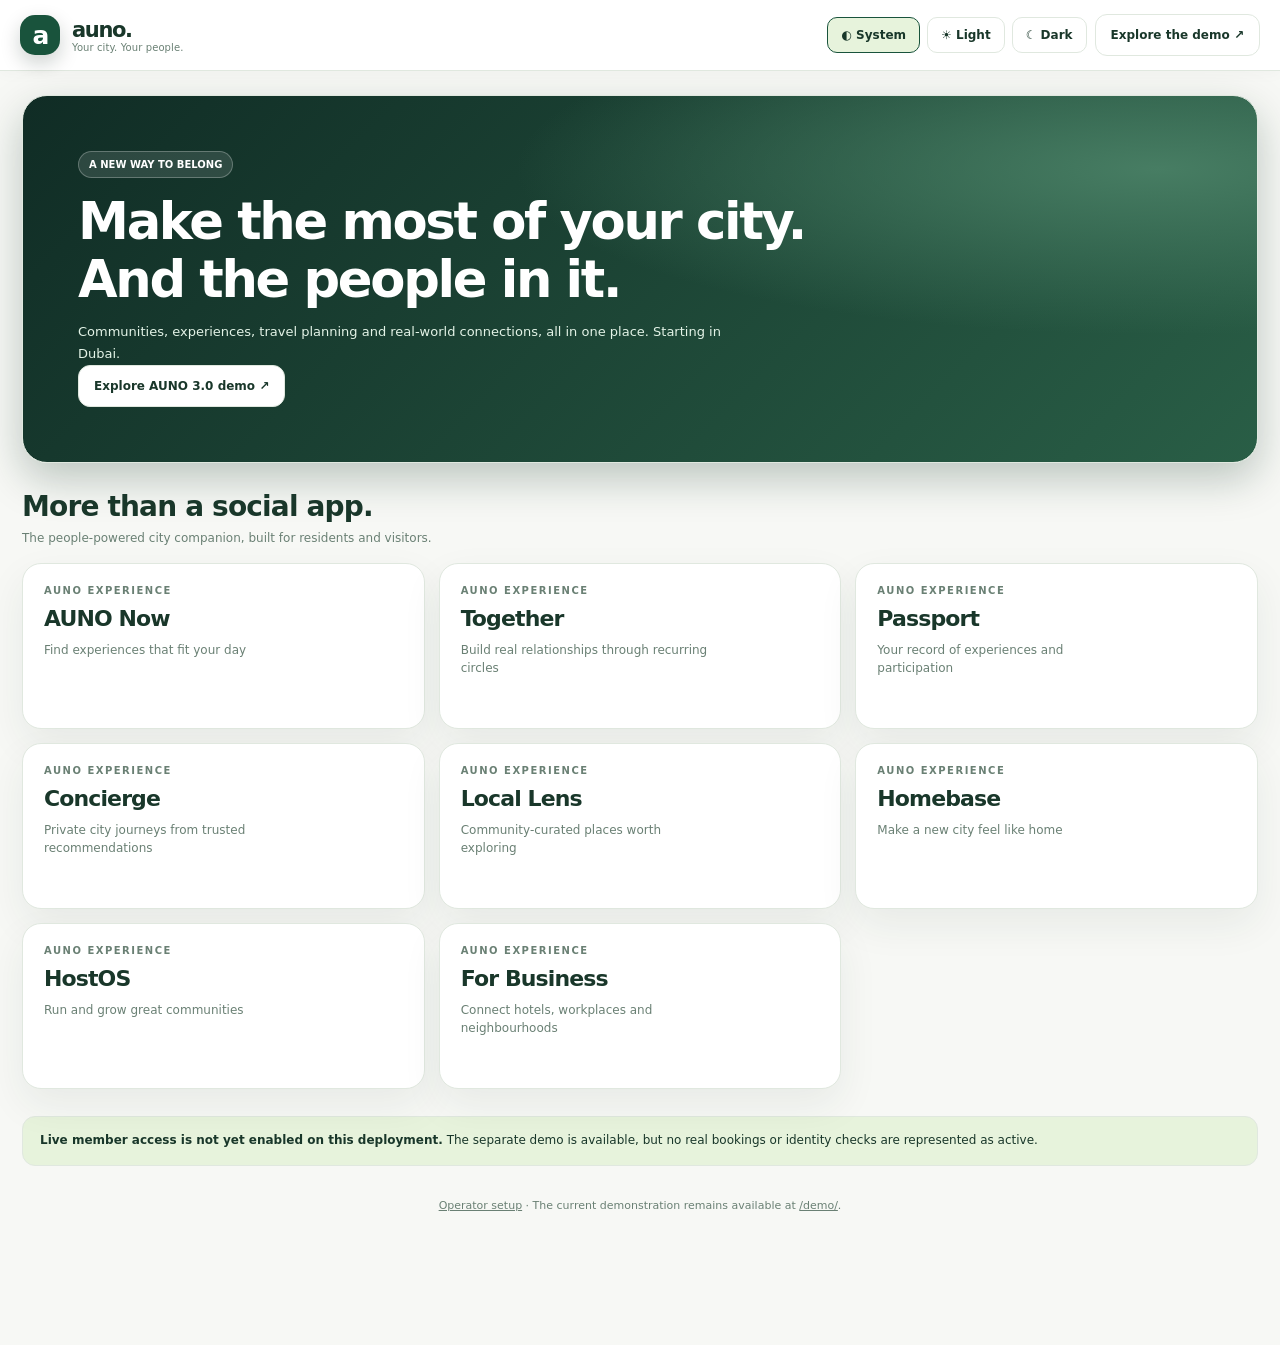
==== commit a137a2ee: "MVP Stage 1" ====
--- a/docs/index.html
+++ b/docs/index.html
@@ -1,27 +1,13 @@
 <!doctype html>
-<html lang="en">
-<head>
-  <meta charset="utf-8"/>
-  <meta name="viewport" content="width=device-width, initial-scale=1"/>
-  <meta name="theme-color" content="#f7f8f5"/>
-  <meta name="description" content="AUNO — your city, your people, your next experience. Interactive community and city companion pilot."/>
-  <title>AUNO · Your city, your people.</title>
-  <meta name="color-scheme" content="light dark"/>
-  <link rel="icon" href="favicon.svg" type="image/svg+xml"/>
-  <script src="theme.js"></script>
-  <link rel="stylesheet" href="styles.css"/>
-  <link rel="stylesheet" href="suite.css"/>
-  <link rel="manifest" href="manifest.webmanifest"/>
-</head>
-<body>
-  <div id="app" role="application" aria-label="AUNO interactive demo">
-    <div class="boot-screen"><div class="boot-mark">a<span>•</span></div><p>Finding your people…</p></div>
-  </div>
-  <div id="toast-root" aria-live="polite"></div>
-  <script src="demo-api.js" defer></script>
-  <script src="insights.js" defer></script>
-  <script src="suite.js" defer></script>
-  <script src="app.js" defer></script>
-  <script>if ('serviceWorker' in navigator && location.protocol === 'https:') navigator.serviceWorker.register('./sw.js').catch(()=>{});</script>
-</body>
-</html>
+<html lang="en"><head>
+<meta charset="utf-8"/><meta name="viewport" content="width=device-width, initial-scale=1"/>
+<meta name="theme-color" content="#f7f8f5"/><meta name="color-scheme" content="light dark"/>
+<meta name="description" content="AUNO connects real people, approved communities, free experiences and city journeys."/>
+<title>AUNO — Find your people. Experience your city.</title>
+<link rel="icon" href="./favicon.svg" type="image/svg+xml"/>
+<script src="./theme.js"></script>
+<link rel="stylesheet" href="./styles.css"/><link rel="stylesheet" href="./experiences.css"/>
+<link rel="manifest" href="./manifest.webmanifest"/>
+<script src="./config.js"></script>
+<script type="module" src="./app.js"></script>
+</head><body><div id="app"><div class="boot"><span class="logo">a.</span><p>Preparing your city...</p></div></div><div id="toasts" role="status" aria-live="polite"></div><script>if("serviceWorker" in navigator && location.protocol==="https:")navigator.serviceWorker.register("./sw.js").catch(()=>{});</script></body></html>
--- a/docs/styles.css
+++ b/docs/styles.css
@@ -1,5 +1,6 @@
-:root{--paper:#f7f8f5;--white:#fff;--ink:#172823;--muted:#7d8983;--line:#e7ebe5;--deep:#173d33;--deep2:#092b26;--mint:#e3efd8;--lime:#e6f5a9;--peach:#f1a37c;--red:#b45344;--shadow:0 16px 40px rgba(27,52,40,.065);--radius:21px;--r2:14px;--sidebar:248px;font-family:Inter,ui-sans-serif,-apple-system,BlinkMacSystemFont,"Segoe UI",sans-serif;color:var(--ink);background:var(--paper)}*{box-sizing:border-box}body{margin:0;min-width:320px}button,input,select,textarea{font:inherit}button{cursor:pointer}a{color:inherit;text-decoration:none}button:disabled{opacity:.48;cursor:not-allowed}button:focus-visible,a:focus-visible,input:focus-visible,textarea:focus-visible,select:focus-visible{outline:3px solid #9ed8aa;outline-offset:2px}h1,h2,h3,p{margin:0}h1{font-size:clamp(30px,3.2vw,46px);line-height:1.09;letter-spacing:-.055em;font-weight:740}h2{font-size:clamp(21px,2vw,28px);line-height:1.14;letter-spacing:-.045em}h3{font-size:17px;letter-spacing:-.025em}.app-shell{display:grid;grid-template-columns:var(--sidebar) minmax(0,1fr);min-height:100vh}.sidebar{position:sticky;top:0;height:100vh;display:flex;flex-direction:column;border-right:1px solid #e5eae3;background:#fcfcf9;padding:28px 16px 18px;z-index:12;overflow-y:auto}.brand{display:flex;align-items:center;gap:11px;padding:2px 12px 23px}.brand-symbol{width:39px;height:39px;border-radius:13px;background:var(--deep);color:var(--lime);display:grid;place-items:center;font-size:25px;font-weight:800;line-height:1;letter-spacing:-.08em;position:relative}.brand-symbol:after{content:"";width:7px;height:7px;background:var(--peach);border-radius:50%;position:absolute;right:7px;top:7px}.brand-name{font-size:25px;letter-spacing:-.082em;font-weight:790}.brand-sub{font-size:9px;letter-spacing:.13em;text-transform:uppercase;color:#96a19a;margin-top:-2px}.side-label{color:#9aa59d;font-size:10px;letter-spacing:.13em;font-weight:800;text-transform:uppercase;margin:12px 12px 10px}.side-nav{display:flex;flex-direction:column;gap:4px}.nav-item{display:flex;align-items:center;gap:12px;width:100%;padding:12px 14px;color:#677b70;border:0;background:transparent;border-radius:12px;font-size:13px;font-weight:600;text-align:left;transition:.2s}.nav-item .symbol{font-size:17px;width:21px;text-align:center}.nav-item.active{background:#e9f0e8;color:#194837;font-weight:780}.nav-item:hover{background:#f0f3ef;color:#193e32}.nav-item .nav-dot{background:var(--peach);height:6px;width:6px;border-radius:50%;margin-left:auto}.sidebar-bottom{margin-top:auto;padding:20px 8px 0}.sidebar-note{padding:17px;border-radius:16px;background:#163a30;color:#fff;position:relative;overflow:hidden}.sidebar-note:after{content:"";width:105px;height:105px;border:1px solid #739486;position:absolute;border-radius:50%;right:-44px;bottom:-45px;opacity:.4}.sidebar-note strong{display:block;font-size:15px;letter-spacing:-.025em;line-height:1.2;max-width:125px}.sidebar-note p{font-size:11px;color:#bdd2c4;margin-top:8px;line-height:1.55}.sidebar-foot{display:flex;justify-content:space-between;align-items:center;margin-top:16px;color:#a3aea6;font-size:10px;padding:0 8px}.main-shell{min-width:0}.topbar{height:81px;background:rgba(247,248,245,.95);display:flex;align-items:center;justify-content:space-between;padding:0 clamp(20px,4vw,58px);border-bottom:1px solid var(--line);gap:16px;position:sticky;top:0;z-index:10;backdrop-filter:blur(15px)}.top-left{display:flex;gap:14px;align-items:center;min-width:0}.breadcrumbs{font-size:13px;color:#88968d;white-space:nowrap}.breadcrumbs b{color:#20392d}.top-right{display:flex;align-items:center;gap:11px}.searchbox{display:flex;align-items:center;gap:8px;border:1px solid #e8ece6;border-radius:12px;padding:0 13px;height:40px;background:#fff;color:#89948f;min-width:225px}.searchbox input{border:0;background:transparent;outline:0;font-size:12px;color:#384b42;width:160px}.avatar{width:37px;height:37px;border-radius:50%;display:grid;place-items:center;font-size:11px;font-weight:750;background:#d1e3d8;color:#315c49;flex-shrink:0}.avatar.v2{background:#e9d8c9;color:#865e47}.avatar.v3{background:#dee3ef;color:#566480}.avatar.lg{height:53px;width:53px;font-size:16px}.persona{border:0;background:transparent;display:flex;align-items:center;gap:10px;text-align:left;color:var(--ink)}.persona strong{display:block;font-size:12px;white-space:nowrap}.persona small{display:block;font-size:10px;color:#9aa69d}.mode-toggle{display:flex;padding:4px;border-radius:12px;background:#e9ede6;gap:2px}.mode-toggle button{font-size:11px;padding:8px 11px;border-radius:9px;border:0;background:transparent;color:#78867d;font-weight:680}.mode-toggle button.active{background:white;color:var(--deep);box-shadow:0 2px 8px #1e302018}.icon-btn{height:39px;width:39px;display:grid;place-items:center;border:1px solid #e8ede7;background:#fff;border-radius:12px;font-size:16px;color:#36584a;position:relative}.notice-count{position:absolute;right:7px;top:6px;height:6px;width:6px;border-radius:50%;background:#ec845f}.content{width:min(1420px,100%);margin:0 auto;padding:32px clamp(20px,4vw,58px) 90px}.demo-strip{display:flex;justify-content:space-between;gap:12px;align-items:center;padding:10px 14px;background:#fff9eb;border:1px solid #f2e7c9;color:#806f47;border-radius:12px;font-size:11px;margin-bottom:23px;line-height:1.4}.demo-strip b{color:#705e32}.eyebrow{font-size:10px;letter-spacing:.17em;color:#6b9180;text-transform:uppercase;font-weight:830}.eyebrow.light{color:#c1d3c5}.page-head{display:flex;justify-content:space-between;align-items:end;gap:20px;margin-bottom:24px}.page-head .kicker{font-size:12px;color:#718579;margin-bottom:10px}.page-head p{color:#87958a;font-size:13px;margin-top:10px;max-width:560px;line-height:1.6}.page-actions{display:flex;align-items:center;gap:9px;flex-wrap:wrap}.btn{border:0;background:var(--deep);color:white;padding:11px 17px;min-height:41px;display:inline-flex;align-items:center;justify-content:center;gap:9px;border-radius:12px;font-size:12px;font-weight:760;transition:transform .15s,background .15s;white-space:nowrap}.btn:hover:not(:disabled){transform:translateY(-1px);background:#225845}.btn.secondary{background:#f0f3ee;color:#284436}.btn.secondary:hover{background:#e5ede3}.btn.light{background:#fff;color:var(--deep)}.btn.outline{background:transparent;color:#3a5949;border:1px solid #dfe6df}.btn.ghost{background:transparent;color:#375144}.btn.small{padding:7px 11px;min-height:31px;border-radius:9px;font-size:11px}.btn.full{width:100%}.btn.danger{background:#f7ece9;color:#a04b3e}.btn.brandlime{background:var(--lime);color:#183e30}.btn.brandlime:hover{background:#d4ec8c}.btn .arr{font-size:18px;font-weight:400}.pill{display:inline-flex;align-items:center;gap:5px;border-radius:99px;padding:6px 9px;font-size:10px;font-weight:750;letter-spacing:.01em;background:#eef2ed;color:#45604c}.pill.green{background:#def0e1;color:#2c704f}.pill.orange{background:#fff0e4;color:#a86a43}.pill.dark{background:#244a40;color:#dbe9dc}.pill.outline{background:#fff;border:1px solid var(--line);color:#73847b}.tiny-dot{width:6px;height:6px;border-radius:50%;background:#7fbd94}.section{margin-top:30px}.section-head{display:flex;align-items:end;justify-content:space-between;gap:15px;margin-bottom:17px}.section-head p{font-size:12px;color:#8a978e;margin-top:5px}.text-link{font-size:12px;color:#2a6951;font-weight:750;background:transparent;border:0;padding:5px 0}.text-link:hover{text-decoration:underline}.hero{min-height:342px;border-radius:26px;position:relative;overflow:hidden;background:#163d35;display:grid;grid-template-columns:minmax(0,1.07fr) minmax(300px,.93fr);box-shadow:var(--shadow);color:#fff}.hero-copy{padding:40px clamp(30px,4vw,56px);display:flex;flex-direction:column;align-items:flex-start;justify-content:center;z-index:1}.hero h1{font-size:clamp(36px,3.8vw,55px);max-width:570px;margin-top:14px;font-weight:740;line-height:1.05}.hero h1 em{font-style:normal;color:#dceaaf}.hero p{color:#cadbd0;font-size:13px;line-height:1.8;margin:16px 0 23px;max-width:400px}.hero-buttons{display:flex;gap:10px;flex-wrap:wrap}.hero-visual{position:relative;min-height:342px;overflow:hidden}.hero-visual img{height:100%;width:100%;object-fit:cover;display:block;position:absolute;inset:0;opacity:.92;mix-blend-mode:screen}.hero-visual:before{content:"";position:absolute;z-index:1;left:-1px;top:0;bottom:0;width:35%;background:linear-gradient(90deg,#163d35 0%,transparent)}.floating-note{position:absolute;z-index:2;bottom:28px;right:26px;display:flex;align-items:center;gap:10px;background:#fefefef2;border:1px solid #ffffffaa;box-shadow:0 10px 30px #112a2929;border-radius:14px;padding:12px 15px;color:#1e4032;max-width:250px}.floating-note .note-icon{width:35px;height:35px;background:#e6f4dc;border-radius:10px;display:grid;place-items:center;font-size:17px}.floating-note b{display:block;font-size:11px}.floating-note small{font-size:10px;color:#83918a}.quick-actions{display:grid;grid-template-columns:repeat(4,minmax(0,1fr));gap:13px;margin-top:20px}.quick-card{display:flex;align-items:center;gap:13px;text-align:left;border:1px solid #e7ece5;background:white;border-radius:17px;padding:15px;transition:all .2s;min-width:0}.quick-card:hover{box-shadow:var(--shadow);transform:translateY(-2px)}.quick-icon{height:43px;width:43px;flex-shrink:0;border-radius:13px;display:grid;place-items:center;font-size:21px;background:#eef4ec}.quick-card b{display:block;font-size:12px;letter-spacing:-.015em}.quick-card small{display:block;font-size:10px;color:#9ba69f;margin-top:4px;line-height:1.3}.cards-grid{display:grid;grid-template-columns:repeat(3,minmax(0,1fr));gap:17px}.event-card,.circle-card,.store-card,.reward-card,.plan-card{border-radius:19px;background:#fff;border:1px solid var(--line);overflow:hidden;transition:box-shadow .2s,transform .2s}.event-card:hover,.circle-card:hover,.store-card:hover,.plan-card:hover{box-shadow:0 15px 28px #254c3314;transform:translateY(-2px)}.card-art{height:163px;overflow:hidden;position:relative;background:#e2e5dd}.card-art img{width:100%;height:100%;object-fit:cover;display:block;transition:transform .35s}.event-card:hover .card-art img,.store-card:hover .card-art img{transform:scale(1.045)}.art-overlay{position:absolute;top:13px;left:13px}.art-save{position:absolute;right:13px;top:13px;background:#fffebeee;border:0;border-radius:9px;width:30px;height:30px;display:grid;place-items:center;color:#496051}.card-content{padding:17px}.event-card h3{font-size:16px;margin-bottom:6px}.meta{font-size:11px;color:#7c8c80;line-height:1.6}.meta i{font-style:normal;padding:0 5px;color:#c3cfc6}.card-footer{display:flex;justify-content:space-between;align-items:center;gap:10px;margin-top:15px;padding-top:13px;border-top:1px solid #f0f2ee}.price{font-size:15px;font-weight:800;color:#213e31}.price small{font-size:10px;color:#9ba49e;font-weight:500}.small-avatars{display:flex;padding-left:6px}.small-avatars i{display:grid;place-items:center;height:23px;width:23px;background:#dfe9dc;color:#35634c;border-radius:50%;font-size:8px;font-style:normal;font-weight:800;border:2px solid white;margin-left:-7px}.small-avatars i:nth-child(2){background:#f0d9cb;color:#8b5e48}.small-avatars i:nth-child(3){background:#dde4f3;color:#54658d}.member-count{font-size:10px;color:#99a59b}.split{display:grid;grid-template-columns:minmax(0,1.6fr) minmax(260px,.8fr);gap:20px}.panel{background:#fff;border:1px solid var(--line);border-radius:20px;padding:22px}.panel-head{display:flex;justify-content:space-between;align-items:center;gap:15px;margin-bottom:16px}.panel-head h3{font-size:16px}.panel-sub{font-size:11px;color:#9eaaa1}.my-next{display:flex;align-items:center;gap:14px;padding:13px 0;border-bottom:1px solid #eef1ec}.my-next:last-child{border:0}.my-next .date-block{background:#eaf1e8;padding:10px;text-align:center;min-width:50px;border-radius:12px}.date-block b{display:block;font-size:18px;color:#23523f}.date-block small{font-size:9px;font-weight:800;color:#6c8a76;text-transform:uppercase}.my-next strong{font-size:12px}.my-next p{font-size:11px;color:#8fa094;margin-top:5px}.circle-item{border:1px solid #edf0eb;border-radius:15px;padding:13px;display:flex;gap:12px;align-items:center;margin-bottom:9px}.circle-item:last-child{margin-bottom:0}.circle-mini{height:43px;width:43px;border-radius:12px;object-fit:cover}.circle-item b{font-size:12px;display:block}.circle-item small{font-size:10px;color:#9aa59a;margin-top:3px;display:block}.circle-item .right{margin-left:auto}.stat-grid{display:grid;grid-template-columns:repeat(4,minmax(0,1fr));gap:14px}.stat-card{background:#fff;border:1px solid var(--line);border-radius:18px;padding:21px}.stat-card .label{font-size:11px;color:#839486;font-weight:660}.stat-card .value{font-size:29px;font-weight:780;letter-spacing:-.06em;margin:8px 0}.stat-card .sub{font-size:10px;color:#95a297}.stat-card .glyph{font-size:21px;color:#4b7c62;float:right;opacity:.65}.toolbar{display:flex;justify-content:space-between;align-items:center;flex-wrap:wrap;gap:12px;margin-bottom:20px}.chipbar{display:flex;gap:8px;flex-wrap:wrap}.chip{border:1px solid #e6ebe4;border-radius:999px;background:#fff;color:#75857a;padding:9px 13px;font-size:11px;font-weight:700}.chip.active{background:#1c4b3b;border-color:#1c4b3b;color:white}.field{display:flex;flex-direction:column;gap:7px;min-width:0}.field label{font-size:11px;font-weight:740;color:#4e6656}.field input,.field select,.field textarea{border:1px solid #dee6dc;border-radius:11px;padding:11px 12px;background:#fff;color:#2b4535;font-size:12px;min-height:42px;width:100%;outline:0}.field textarea{min-height:91px;resize:vertical}.field input:focus,.field select:focus,.field textarea:focus{border-color:#88be99;box-shadow:0 0 0 3px #e5f2e5}.form-grid{display:grid;grid-template-columns:repeat(2,minmax(0,1fr));gap:15px}.form-grid.three{grid-template-columns:repeat(3,minmax(0,1fr))}.form-grid .span-all{grid-column:1/-1}.small-note{font-size:11px;line-height:1.6;color:#89998c}.muted{color:var(--muted)}.divider{height:1px;background:var(--line);margin:18px 0}.empty{background:#fff;border:1px dashed #d8e3d8;padding:34px;border-radius:20px;text-align:center;color:#8d9b90}.empty .emoji{font-size:31px;margin-bottom:13px}.empty b{display:block;color:#2b4638;margin-bottom:6px}.empty p{font-size:12px;line-height:1.6;margin-bottom:13px}.empty.compact{padding:22px}.story-banner{background:#eef3e7;border-radius:20px;padding:26px;display:flex;justify-content:space-between;align-items:center;gap:18px}.story-banner h3{font-size:23px;line-height:1.25;letter-spacing:-.04em;max-width:490px}.story-banner p{font-size:12px;color:#718477;margin-top:8px;max-width:510px;line-height:1.6}.story-banner img{height:130px;width:220px;object-fit:cover;border-radius:14px}.circle-card .card-art{height:135px}.circle-card .card-content h3{margin-bottom:6px}.circle-card .card-content p{font-size:11px;color:#839387;line-height:1.6;min-height:35px}.pill-row{display:flex;gap:7px;flex-wrap:wrap;margin:12px 0}.store-card .card-art{height:140px}.store-card .card-content h3{margin:0 0 4px}.store-card .card-content{padding:17px}.store-card .info-row{display:flex;justify-content:space-between;gap:8px;align-items:center;margin-top:13px}.rate{font-size:17px;font-weight:790}.rate small{font-size:10px;font-weight:500;color:#91a197}.reward-card{padding:21px}.reward-emoji{height:46px;width:46px;display:grid;place-items:center;background:#edf3e9;border-radius:15px;font-size:25px;margin-bottom:17px}.reward-card h3{font-size:17px;margin-bottom:8px}.reward-card p{font-size:11px;line-height:1.7;color:#819184;min-height:53px}.reward-card .card-footer{margin-top:11px}.timeline{position:relative;display:flex;flex-direction:column;gap:0}.timeline-item{display:grid;grid-template-columns:44px 1fr;gap:13px;position:relative;padding-bottom:15px}.timeline-item:before{content:"";position:absolute;left:18px;top:30px;bottom:0;width:1px;background:#dfe8dd}.timeline-item:last-child:before{display:none}.timeline-num{height:37px;width:37px;border-radius:11px;background:#e8f1e5;display:grid;place-items:center;font-size:17px;z-index:1}.timeline-body{padding:0 0 5px}.timeline-body strong{display:block;font-size:13px;margin:2px 0 4px}.timeline-body p{font-size:11px;color:#7f9184;line-height:1.65}.timeline-meta{display:flex;gap:10px;align-items:center;margin-top:8px;font-size:10px;color:#8d9e91}.journey-preview{background:#fff;border:1px solid var(--line);border-radius:20px;padding:22px}.journey-stage{background:#edf2e7;border:1px solid #dae6d7;border-radius:16px;padding:22px;margin-top:17px}.journey-stage .day-label{font-size:10px;text-transform:uppercase;letter-spacing:.13em;color:#4f7860;font-weight:850}.journey-day{padding:21px 0;border-bottom:1px solid #eaf0e8}.journey-day:last-child{border-bottom:0;padding-bottom:0}.journey-day h3{font-size:16px;margin-bottom:14px}.journey-stop{display:flex;gap:12px;padding:10px 0;align-items:center}.journey-stop>span{background:#f0f5eb;border-radius:12px;font-size:20px;height:42px;width:42px;display:grid;place-items:center;flex-shrink:0}.journey-stop b{font-size:12px}.journey-stop small{display:block;font-size:10px;color:#8c9c91;margin-top:4px}.plan-card{padding:20px}.plan-card h3{margin:12px 0 6px}.plan-card p{font-size:11px;line-height:1.7;color:#859386;min-height:45px}.plan-card .card-footer{margin-top:12px}.avatar-row{display:flex;align-items:center;gap:8px;margin:11px 0}.avatar-row .avatar{width:27px;height:27px;font-size:9px}.avatar-row small{font-size:10px;color:#829789}.table-wrap{overflow:auto;border-radius:16px;border:1px solid var(--line);background:#fff}.data-table{width:100%;border-collapse:collapse;text-align:left;min-width:630px}.data-table th{padding:15px 18px;background:#f7f9f5;color:#8a9a8e;font-size:10px;text-transform:uppercase;letter-spacing:.09em;font-weight:800}.data-table td{padding:16px 18px;border-top:1px solid #edf1eb;font-size:12px;color:#3b5645}.data-table td small{display:block;color:#99a69a;font-size:10px;margin-top:4px}.table-actions{display:flex;gap:6px}.workspace-welcome{background:#183d34;color:#fff;border-radius:21px;padding:27px;display:flex;align-items:center;justify-content:space-between;gap:20px;margin-bottom:23px;overflow:hidden;position:relative}.workspace-welcome:after{content:"";border:1px solid #ffffff22;position:absolute;width:280px;height:280px;border-radius:50%;right:-60px;top:-150px}.workspace-welcome h2{font-size:27px;margin-top:6px}.workspace-welcome p{font-size:12px;color:#c2d8ca;margin-top:7px;max-width:470px;line-height:1.6}.workspace-welcome .btn{position:relative;z-index:1}.notice-row{display:flex;gap:13px;align-items:start;padding:17px 0;border-bottom:1px solid #edf1eb}.notice-row:last-child{border:0}.notice-bullet{width:33px;height:33px;border-radius:11px;background:#eef5e9;display:grid;place-items:center;color:#347354;flex-shrink:0}.notice-row b{font-size:12px;font-weight:720}.notice-row p{font-size:10px;color:#9daa9c;margin-top:6px}.notice-row.unread b{color:#143b2d}.profile-hero{display:flex;align-items:center;gap:16px;padding:26px;background:white;border:1px solid var(--line);border-radius:21px}.profile-hero h2{margin:0 0 5px}.profile-hero p{font-size:12px;color:#829388}.progress-track{height:8px;background:#eaf0e9;border-radius:999px;overflow:hidden;margin-top:12px}.progress-fill{height:100%;background:#689f73;border-radius:999px}.level-track{display:flex;justify-content:space-between;color:#8c998d;font-size:10px;margin-top:6px}.leader-row{display:flex;align-items:center;gap:11px;padding:13px 0;border-bottom:1px solid #eef2ed}.leader-row:last-child{border:0}.leader-rank{width:24px;color:#82998b;font-size:12px;font-weight:800}.leader-row b{font-size:12px}.leader-row small{display:block;margin-top:4px;font-size:10px;color:#95a599}.leader-row .xp{margin-left:auto;font-size:12px;font-weight:800;color:#315e47}.quote{border-left:3px solid #b0ce9f;padding-left:13px;color:#71847a;font-size:12px;line-height:1.7}.modal-backdrop{position:fixed;inset:0;background:rgba(9,27,21,.55);display:flex;align-items:center;justify-content:center;z-index:99;padding:18px;backdrop-filter:blur(4px)}.modal{width:min(650px,100%);max-height:min(90vh,840px);overflow-y:auto;background:#fff;border-radius:23px;box-shadow:0 40px 100px #0004;position:relative}.modal.wide{width:min(780px,100%)}.modal-close{position:absolute;right:15px;top:15px;border:0;width:32px;height:32px;background:#fffdf5ee;border-radius:50%;font-size:16px;z-index:2}.modal-hero{height:230px;overflow:hidden;position:relative}.modal-hero img{width:100%;height:100%;object-fit:cover}.modal-body{padding:27px}.modal-body h2{font-size:27px;margin:10px 0 8px}.modal-body p{font-size:12px;color:#778a7d;line-height:1.8}.modal-info{display:grid;grid-template-columns:repeat(2,minmax(0,1fr));gap:10px;margin:21px 0}.modal-info div{background:#f4f7f2;border-radius:13px;padding:13px}.modal-info b{display:block;font-size:11px}.modal-info small{display:block;font-size:10px;color:#96a69a;margin-top:5px}.modal-actions{display:flex;gap:9px;justify-content:space-between;align-items:center;margin-top:19px;padding-top:18px;border-top:1px solid var(--line)}.modal-actions .btn{flex:1}.form-modal{padding:29px}.form-modal h2{margin:4px 0 8px}.form-modal>p{font-size:12px;color:#829587;line-height:1.7;margin-bottom:22px}.form-title{font-size:20px;margin-bottom:10px}.form-modal .form-grid{margin:13px 0 19px}.modal .subtle{font-size:10px;color:#a0afa2;margin-top:10px}.toast{position:fixed;bottom:25px;right:23px;background:#193f32;color:#fff;max-width:360px;min-width:240px;padding:15px 18px;border-radius:13px;box-shadow:0 16px 60px #08241b4d;z-index:150;animation:toast-in .22s ease;font-size:12px;line-height:1.55}.toast.error{background:#924738}.toast b{display:block;margin-bottom:3px;font-size:12px}.boot-screen{height:100vh;display:flex;align-items:center;justify-content:center;flex-direction:column;gap:16px}.boot-mark{width:58px;height:58px;border-radius:19px;background:var(--deep);color:var(--lime);font-weight:800;font-size:38px;display:grid;place-items:center;position:relative}.boot-mark span{position:absolute;right:8px;top:7px;font-size:18px;color:var(--peach)}.boot-screen p{font-size:12px;color:#83968b}.loading-state{display:grid;place-items:center;min-height:50vh}.spinner{width:29px;height:29px;border:3px solid #e2ebe2;border-top-color:#31664d;border-radius:50%;animation:spin .7s linear infinite}.mobile-nav{display:none}.mobile-menu-toggle{display:none}.notice-card{padding:13px 15px;border-radius:12px;background:#fff7ed;color:#916844;font-size:11px;line-height:1.6;border:1px solid #f3e7d7}.legend{display:inline-flex;align-items:center;gap:7px;font-size:11px;color:#829186}.legend:before{content:"";height:7px;width:7px;background:#82b99b;border-radius:50%}.boldnumber{font-size:32px;font-weight:800;letter-spacing:-.065em}.mini-stat{display:flex;gap:10px;align-items:center}.mini-stat .mini-icon{background:#e6f1e2;height:38px;width:38px;border-radius:11px;display:grid;place-items:center}.mini-stat strong{font-size:13px}.mini-stat small{display:block;font-size:10px;color:#94a397;margin-top:3px}.profile-pill{display:inline-flex;align-items:center;gap:6px;font-size:10px;font-weight:750;background:#e6f1e7;color:#397352;border-radius:99px;padding:6px 10px}.hero-small{min-height:170px;border-radius:20px;background:#183f37;color:#fff;display:flex;align-items:center;justify-content:space-between;padding:26px;gap:20px;overflow:hidden}.hero-small h2{color:#fff;font-size:26px;margin:8px 0}.hero-small p{max-width:440px;color:#c6d8cd;font-size:12px;line-height:1.6}.hero-small img{width:280px;height:155px;object-fit:cover;border-radius:13px}.tabs{display:flex;gap:6px;padding:4px;background:#eef2ed;border-radius:12px;width:max-content}.tabs button{border:0;border-radius:9px;padding:10px 14px;font-size:11px;font-weight:760;color:#7a8b7c;background:transparent}.tabs button.active{background:white;color:#1a4334;box-shadow:0 3px 8px #0000000a}.member-row{display:flex;gap:11px;align-items:center;padding:12px 0;border-bottom:1px solid #eff1ee}.member-row:last-child{border:0}.member-row b{font-size:12px}.member-row small{color:#a2ada5;font-size:10px;display:block;margin-top:5px}.member-row .btn{margin-left:auto}.counter{display:flex;align-items:center;gap:10px}.counter button{height:34px;width:34px;border-radius:9px;border:1px solid #dae7d9;background:#f6f9f4;color:#2b6d4f;font-size:19px}.counter b{min-width:20px;text-align:center}.chips-check{display:flex;flex-wrap:wrap;gap:8px}.chips-check label{cursor:pointer;border:1px solid #e0e9df;border-radius:99px;padding:8px 12px;font-size:11px;color:#617668;background:#fff}.chips-check input{accent-color:#356a52;margin-right:5px}.footer-line{font-size:10px;color:#b1bab0;text-align:center;padding-top:30px}.code-pill{background:#edf5e6;border:1px dashed #8fb99a;color:#276345;font-size:14px;letter-spacing:.12em;border-radius:9px;padding:9px 12px;font-weight:800;display:inline-block}.flex{display:flex}.gap8{gap:8px}.gap12{gap:12px}.align-center{align-items:center}.justify-between{justify-content:space-between}.mt10{margin-top:10px}.mt16{margin-top:16px}.mt20{margin-top:20px}.mb8{margin-bottom:8px}.mb16{margin-bottom:16px}.full-width{width:100%}.center{text-align:center}.hide{display:none!important}@keyframes spin{to{transform:rotate(360deg)}}@keyframes toast-in{from{transform:translateY(15px);opacity:0}to{transform:translateY(0);opacity:1}}
-@media(max-width:1250px){:root{--sidebar:210px}.content{padding-left:30px;padding-right:30px}.topbar{padding:0 30px}.cards-grid{gap:12px}.quick-actions{grid-template-columns:repeat(2,1fr)}.hero{grid-template-columns:1.1fr .9fr}.hero-copy{padding:33px}.hero h1{font-size:43px}.searchbox{min-width:190px}}
-@media(max-width:980px){:root{--sidebar:0px}.app-shell{grid-template-columns:1fr}.sidebar{display:none}.content{padding:26px 25px 92px}.topbar{padding:0 25px}.mobile-nav{display:flex;position:fixed;bottom:0;left:0;right:0;background:#fffefa;border-top:1px solid #e4ebe3;height:68px;z-index:20;justify-content:space-around;box-shadow:0 -4px 22px #1533240a}.mobile-nav button{border:0;background:transparent;color:#899b8c;display:flex;flex-direction:column;align-items:center;gap:3px;justify-content:center;min-width:55px;font-size:9px;font-weight:700}.mobile-nav button.active{color:#246549}.mobile-nav button span{font-size:20px}.split{grid-template-columns:1fr 1fr}.searchbox{min-width:0}.searchbox input{width:120px}}
-@media(max-width:700px){h1{font-size:34px}.topbar{height:66px;padding:0 16px}.breadcrumbs{font-size:11px}.searchbox,.persona small,.mode-toggle{display:none}.top-right{gap:5px}.persona strong{font-size:11px}.persona{gap:6px}.top-left{gap:6px}.content{padding:20px 16px 90px}.demo-strip{font-size:10px}.hero{grid-template-columns:1fr;min-height:480px}.hero-copy{padding:28px 25px;justify-content:flex-start;min-height:330px}.hero h1{font-size:42px}.hero p{font-size:12px;margin:12px 0 18px}.hero-visual{height:160px;min-height:160px}.hero-visual:before{width:100%;height:90px;top:-1px;background:linear-gradient(#163d35,transparent)}.floating-note{bottom:14px;right:15px;padding:8px}.cards-grid{grid-template-columns:1fr;gap:13px}.quick-actions{grid-template-columns:repeat(2,minmax(0,1fr));gap:9px}.quick-card{padding:11px;gap:9px}.quick-icon{height:36px;width:36px;font-size:17px}.quick-card b{font-size:10px}.quick-card small{font-size:9px}.split{grid-template-columns:1fr}.stat-grid{grid-template-columns:repeat(2,1fr)}.page-head{align-items:flex-start;flex-direction:column}.page-actions{width:100%}.page-actions .btn{flex:1}.form-grid,.form-grid.three{grid-template-columns:1fr}.story-banner{flex-direction:column;align-items:flex-start}.story-banner img{width:100%;height:130px}.modal-backdrop{align-items:flex-end;padding:0}.modal{width:100%;max-height:93vh;border-radius:24px 24px 0 0}.modal-body,.form-modal{padding:22px}.modal-hero{height:170px}.modal-info{grid-template-columns:1fr 1fr}.modal-actions{flex-wrap:wrap}.modal-actions .btn{flex:1 1 45%}.hero-small img{display:none}.workspace-welcome{flex-direction:column;align-items:start}.toolbar{align-items:flex-start}.profile-hero{flex-wrap:wrap}.footer-line{padding-bottom:14px}}
-.person-card{background:#fff;border:1px solid var(--line);border-radius:18px;padding:19px;transition:.2s}.person-card:hover{transform:translateY(-2px);box-shadow:var(--shadow)}.person-head{display:flex;gap:13px;align-items:center}.person-head h3{margin-bottom:3px}.person-card>.small-note{min-height:35px}.moment-post{background:#fff;border:1px solid var(--line);border-radius:18px;padding:22px;margin-top:15px}.moment-author{display:flex;align-items:center;gap:10px}.moment-author b{font-size:12px}.moment-author small{display:block;font-size:10px;color:#97a79a;margin-top:4px}.moment-post>p{font-size:13px;color:#425e4c;line-height:1.8;margin:19px 0}.moment-place{background:#eef4e9;border-radius:10px;padding:12px;font-size:11px;color:#4d6d55;font-weight:680}.moment-place span{color:#aebfb0;padding:0 6px}.moment-actions{display:flex;gap:12px;margin-top:16px;padding-top:13px;border-top:1px solid #edf1ec;flex-wrap:wrap}.moment-actions button{background:transparent;border:0;color:#8b9b8d;font-size:11px;font-weight:700;padding:5px 0}.moment-actions button.liked{color:#bd7663}.moment-actions button:hover{color:#2a6347}
+:root{font-family:Inter,system-ui,-apple-system,'Segoe UI',sans-serif;color-scheme:light;--bg:#f7f8f5;--paper:#fff;--ink:#19372a;--muted:#6a8074;--edge:#e0e8df;--brand:#19533c;--brand-hover:#2b7557;--contrast:#fff;--mint:#e7f3dc;--focus:#40866b;--shadow:0 16px 40px #16332412}
+html[data-theme=dark]{color-scheme:dark;--bg:#0d1915;--paper:#15261e;--ink:#edf6ed;--muted:#acc1b0;--edge:#2b4939;--brand:#d0eda1;--brand-hover:#e3f7bc;--contrast:#173a2a;--mint:#253f2f;--focus:#a8e2ad;--shadow:0 16px 45px #0005}
+*{box-sizing:border-box}body{margin:0;background:var(--bg);color:var(--ink);min-width:320px}button,input,select,textarea{font:inherit}button{cursor:pointer}a{color:inherit}button:focus-visible,a:focus-visible,input:focus-visible,textarea:focus-visible,select:focus-visible{outline:3px solid var(--focus);outline-offset:2px}h1,h2,h3,p{margin:0}h1{font-size:clamp(30px,4vw,50px);line-height:1.05;letter-spacing:-.045em}h2{font-size:clamp(21px,2.5vw,28px);letter-spacing:-.03em}h3{font-size:17px}p{line-height:1.7}.muted{color:var(--muted)}.small{font-size:12px}.boot{min-height:100vh;display:grid;place-content:center;text-align:center;gap:12px}.logo{font-size:44px;font-weight:850;letter-spacing:-.08em;color:var(--brand)}.app{min-height:100vh}.topbar{position:sticky;top:0;z-index:10;display:flex;justify-content:space-between;gap:15px;align-items:center;padding:14px max(20px,calc((100vw - 1260px)/2));background:var(--paper);border-bottom:1px solid var(--edge);box-shadow:0 3px 15px #00000007}.brand{display:flex;align-items:center;gap:12px}.brand-mark{display:grid;place-items:center;background:var(--brand);color:var(--contrast);width:40px;height:40px;border-radius:13px;font-size:25px;font-weight:800;letter-spacing:-.08em}.brand small{display:block;color:var(--muted);font-size:10px}.toolbar{display:flex;align-items:center;gap:8px;flex-wrap:wrap}.btn{border:1px solid transparent;background:var(--brand);color:var(--contrast);border-radius:12px;padding:11px 15px;min-height:42px;display:inline-flex;align-items:center;justify-content:center;gap:7px;font-size:12px;font-weight:730;text-decoration:none}.btn:hover{background:var(--brand-hover)}.btn:disabled{opacity:.5;cursor:wait}.btn.secondary{border-color:var(--edge);background:var(--paper);color:var(--ink)}.btn.secondary:hover{background:var(--mint)}.chip{display:inline-flex;align-items:center;gap:5px;background:var(--mint);color:var(--ink);padding:7px 10px;border-radius:99px;font-size:10px;font-weight:750}.shell{max-width:1280px;padding:24px 22px 100px;margin:0 auto}.nav{display:flex;gap:8px;overflow:auto;padding-bottom:14px;margin-bottom:20px}.nav button{white-space:nowrap;border:1px solid var(--edge);background:var(--paper);color:var(--muted);padding:12px 16px;border-radius:12px;font-size:12px;font-weight:700}.nav button.active{background:var(--mint);color:var(--ink);border-color:var(--brand)}.banner{border:1px solid var(--edge);border-radius:20px;background:linear-gradient(135deg,#173e31,#2b6a4e);color:#fff;padding:30px;display:flex;justify-content:space-between;gap:18px;align-items:flex-start}.banner h1{font-size:clamp(26px,3vw,40px)}.banner p{max-width:650px;color:#e3f3e7;font-size:13px;margin-top:12px}.section{margin-top:27px}.section-head{display:flex;justify-content:space-between;gap:15px;align-items:end;margin-bottom:15px}.section-head p{font-size:12px;color:var(--muted);margin-top:5px}.grid{display:grid;grid-template-columns:repeat(3,minmax(0,1fr));gap:16px}.card{background:var(--paper);border:1px solid var(--edge);border-radius:19px;padding:20px;min-width:0;display:flex;flex-direction:column;gap:12px;box-shadow:var(--shadow)}.card .meta{color:var(--muted);font-size:11px}.card .sub{color:var(--muted);font-size:12px;line-height:1.6;flex:1}.card .actions{display:flex;gap:9px;flex-wrap:wrap;justify-content:space-between;align-items:center}.card .price{font-size:19px;font-weight:850}.card .tagline{color:var(--brand);font-weight:800;letter-spacing:.09em;text-transform:uppercase;font-size:10px}.notice{background:var(--mint);border:1px solid var(--edge);border-radius:13px;padding:14px 17px;font-size:12px;line-height:1.65}.notice.warning{background:#f8ecdd;color:#765431;border-color:#ebc9a5}html[data-theme=dark] .notice.warning{background:#432d1c;color:#ffdfb8;border-color:#735439}.empty{padding:35px;text-align:center;border:1px dashed var(--edge);border-radius:19px;color:var(--muted);background:var(--paper)}.form{max-width:620px;background:var(--paper);border:1px solid var(--edge);padding:25px;border-radius:20px;box-shadow:var(--shadow)}.form label{display:block;margin:16px 0 4px;font-size:12px;font-weight:750}.form input,.form select,.form textarea{width:100%;border:1px solid var(--edge);padding:12px 14px;background:var(--paper);color:var(--ink);border-radius:11px;min-height:44px}.form textarea{min-height:100px}.form .btn{margin-top:18px}.form small{color:var(--muted)}.split{display:grid;grid-template-columns:1fr 1fr;gap:16px}.kv{display:flex;align-items:center;justify-content:space-between;gap:12px;padding:12px 0;border-bottom:1px solid var(--edge);font-size:13px}.kpi-grid{display:grid;grid-template-columns:repeat(4,minmax(0,1fr));gap:13px}.kpi{border:1px solid var(--edge);border-radius:16px;padding:18px;background:var(--paper)}.kpi strong{display:block;font-size:28px;margin-top:9px}.kpi small{color:var(--muted)}.bars{display:flex;flex-direction:column;gap:13px}.bar-head{display:flex;justify-content:space-between;font-size:11px;margin-bottom:6px}.bar-track{height:9px;background:var(--mint);border-radius:99px;overflow:hidden}.bar-track i{display:block;height:100%;background:var(--brand);border-radius:99px}.list{display:flex;flex-direction:column;gap:11px}.row-item{display:flex;justify-content:space-between;align-items:center;gap:15px;padding:15px;border:1px solid var(--edge);border-radius:12px}.row-item p{font-size:12px;color:var(--muted)}.appearance{display:flex;gap:7px;flex-wrap:wrap}.appearance button{border:1px solid var(--edge);border-radius:10px;background:var(--paper);color:var(--ink);padding:10px 13px;font-size:12px;font-weight:750}.appearance button.active{background:var(--mint);border-color:var(--brand)}.login-hero{background:linear-gradient(135deg,#173c32,#256b52);border-radius:25px;padding:50px;color:white;margin-bottom:25px}.login-hero p{max-width:610px;font-size:14px;color:#e0f1e4;margin-top:15px}.footer{font-size:11px;color:var(--muted);padding:30px 0;text-align:center}.screenreader{position:absolute;left:-10000px}#toasts{position:fixed;right:20px;bottom:20px;z-index:60}.toast{background:var(--brand);color:var(--contrast);padding:14px 18px;border-radius:13px;box-shadow:var(--shadow);font-size:13px;max-width:350px}.toast.error{background:#953b34;color:white}
+@media(max-width:950px){.grid{grid-template-columns:repeat(2,minmax(0,1fr))}.kpi-grid{grid-template-columns:repeat(2,minmax(0,1fr))}.topbar{padding:12px 18px}.banner{padding:24px}}
+@media(max-width:620px){.grid,.split{grid-template-columns:1fr}.shell{padding:18px 14px 80px}.topbar{align-items:flex-start}.toolbar .btn{padding:9px 11px}.banner{flex-direction:column;padding:23px}.card{padding:17px}.kpi{padding:13px}.row-item{align-items:flex-start;flex-direction:column}.login-hero{padding:30px 23px}.brand small{display:none}}
+@media(prefers-reduced-motion:reduce){*,*:before,*:after{scroll-behavior:auto!important;animation-duration:.01ms!important;transition-duration:.01ms!important}}
--- a/docs/experiences.css
+++ b/docs/experiences.css
@@ -0,0 +1,5 @@
+/* AUNO production visual system — refined spacing, native dark mode and responsive controls. */
+:root{--violet:#ad93ea;--soft-ink:#d8e5d7}html{scroll-behavior:smooth}html[data-theme=dark] body{background:radial-gradient(ellipse at 92% 0%,#192d25 0,transparent 34%),var(--bg)}.topbar{backdrop-filter:blur(22px);-webkit-backdrop-filter:blur(22px)}.topbar,.card,.kpi{transition:background-color .18s ease,border-color .18s ease}.brand-mark{border-radius:15px;box-shadow:0 8px 20px #081f1533}.brand strong{font-size:21px;letter-spacing:-.065em}.brand small{letter-spacing:.01em}.nav{scrollbar-width:thin;scrollbar-color:var(--edge) transparent}.nav button{transition:background .16s,color .16s,transform .16s}.nav button:hover{transform:translateY(-1px);background:var(--mint)}.banner{background:radial-gradient(ellipse at 92% 20%,#477d63 0%,transparent 40%),linear-gradient(135deg,#102c25,#295e46);border-radius:25px;padding:clamp(27px,5vw,55px);box-shadow:0 16px 42px #0b2e2040}.banner h1{letter-spacing:-.045em;line-height:1.13;max-width:760px}.life-banner{min-height:250px;align-items:center}.life-banner h1{font-size:clamp(35px,4vw,57px);margin-top:15px}.chip.inverse{background:#ffffff1e;color:white;border:1px solid #ffffff42}.experience-grid{display:grid;grid-template-columns:repeat(3,minmax(0,1fr));gap:14px}.experience-tile{position:relative;min-height:166px;padding:21px;text-align:left;background:var(--paper);color:var(--ink);border:1px solid var(--edge);border-radius:19px;display:flex;flex-direction:column;align-items:flex-start;gap:10px;box-shadow:var(--shadow);transition:transform .18s,border-color .18s,box-shadow .18s}.experience-tile:hover{transform:translateY(-3px);border-color:var(--brand);box-shadow:0 18px 38px #07180d17}.experience-tile .eyebrow{color:var(--muted);font-size:10px;letter-spacing:.15em;font-weight:900}.experience-tile strong{font-size:22px;letter-spacing:-.04em}.experience-tile small{font-size:12px;color:var(--muted);max-width:250px;line-height:1.5}.experience-tile>span:last-child{position:absolute;top:20px;right:20px;font-size:22px;color:var(--brand)}.filter-tray{display:flex;gap:15px;background:var(--paper);border:1px solid var(--edge);border-radius:16px;padding:14px 19px;margin:23px 0}.filter-tray label{display:flex;align-items:center;gap:10px;font-size:12px;font-weight:700}.filter-tray select{min-width:150px;background:var(--bg);border:1px solid var(--edge);color:var(--ink);border-radius:10px;padding:10px}.card-footer{display:flex;align-items:center;justify-content:space-between;gap:10px;flex-wrap:wrap;margin-top:auto}.card h3{letter-spacing:-.015em}.card .sub{color:var(--muted)}.task-check{display:flex;align-items:center;gap:10px;font-size:13px;font-weight:600}.task-check input{accent-color:var(--brand);width:18px;height:18px;flex-shrink:0}.chart-bars{min-height:240px;display:flex;align-items:flex-end;gap:12px;overflow:auto;margin-top:20px}.chart-column{display:flex;align-items:center;flex-direction:column;justify-content:flex-end;gap:9px;flex:1;min-width:58px;height:208px}.chart-column .chart-fill{min-height:6px;width:min(44px,72%);border-radius:9px 9px 3px 3px;background:linear-gradient(180deg,#acd66e,var(--brand))}.chart-column .chart-count{font-size:12px;font-weight:700}.chart-column small{font-size:10px;color:var(--muted)}.split .card{align-self:start}.form textarea{resize:vertical}.form select[multiple]{min-height:145px}.row-item .toolbar{display:flex;gap:7px;flex-wrap:wrap}.row-item .btn{flex-shrink:0}.notice a{text-decoration:underline;font-weight:800}.footer{line-height:1.75}.login-hero{min-height:260px;display:flex;flex-direction:column;justify-content:center}.login-hero h1{max-width:800px}.form label input[type=checkbox]{width:18px;min-height:18px;accent-color:var(--brand)}
+@media(max-width:970px){.experience-grid{grid-template-columns:repeat(2,minmax(0,1fr))}.filter-tray{flex-wrap:wrap}}
+@media(max-width:600px){.experience-grid{grid-template-columns:1fr}.experience-tile{min-height:125px}.life-banner{min-height:190px}.life-banner h1{font-size:37px}.filter-tray{flex-direction:column}.filter-tray label{justify-content:space-between}.filter-tray select{min-width:60%}.row-item .btn{width:auto}.toolbar .small{max-width:110px;overflow:hidden;text-overflow:ellipsis}.topbar{position:relative}.card{min-width:0}.form{padding:19px}}
+@media(prefers-reduced-motion:reduce){.experience-tile{transition:none}.nav button{transition:none}}
